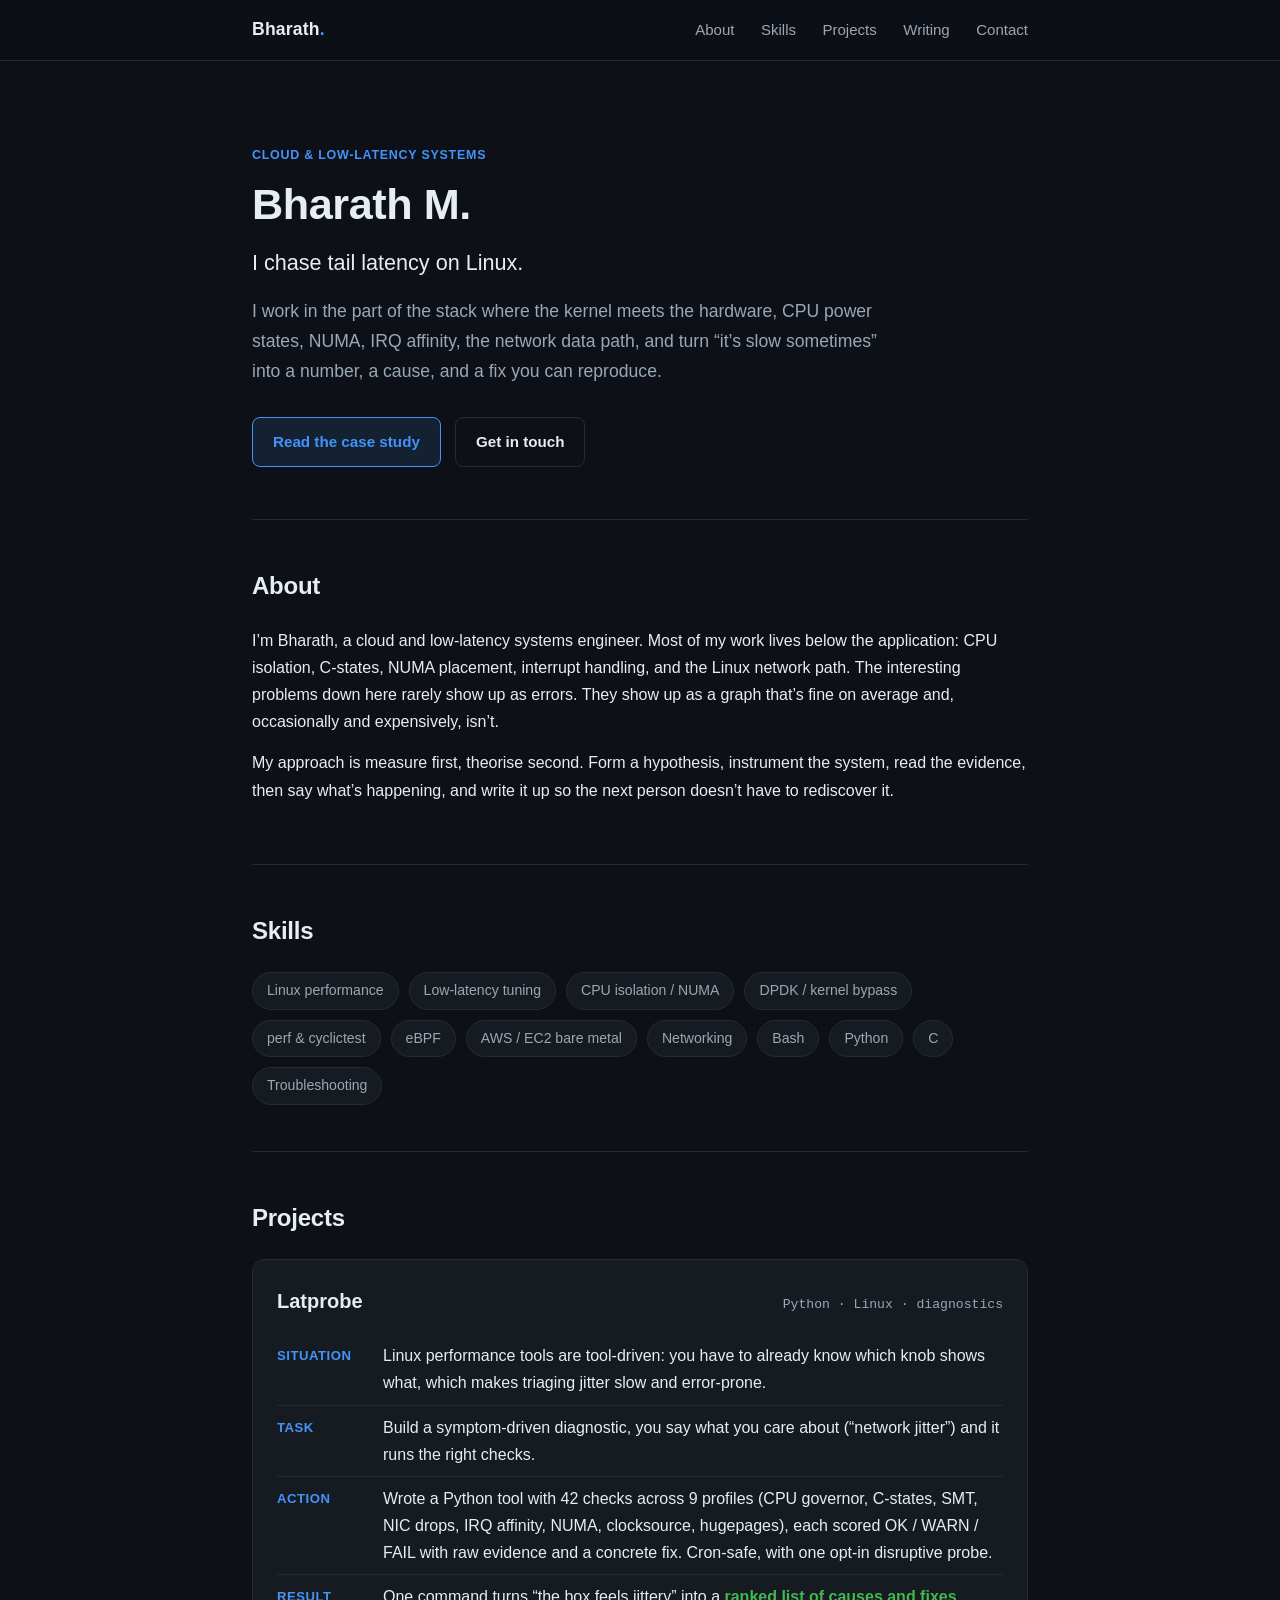
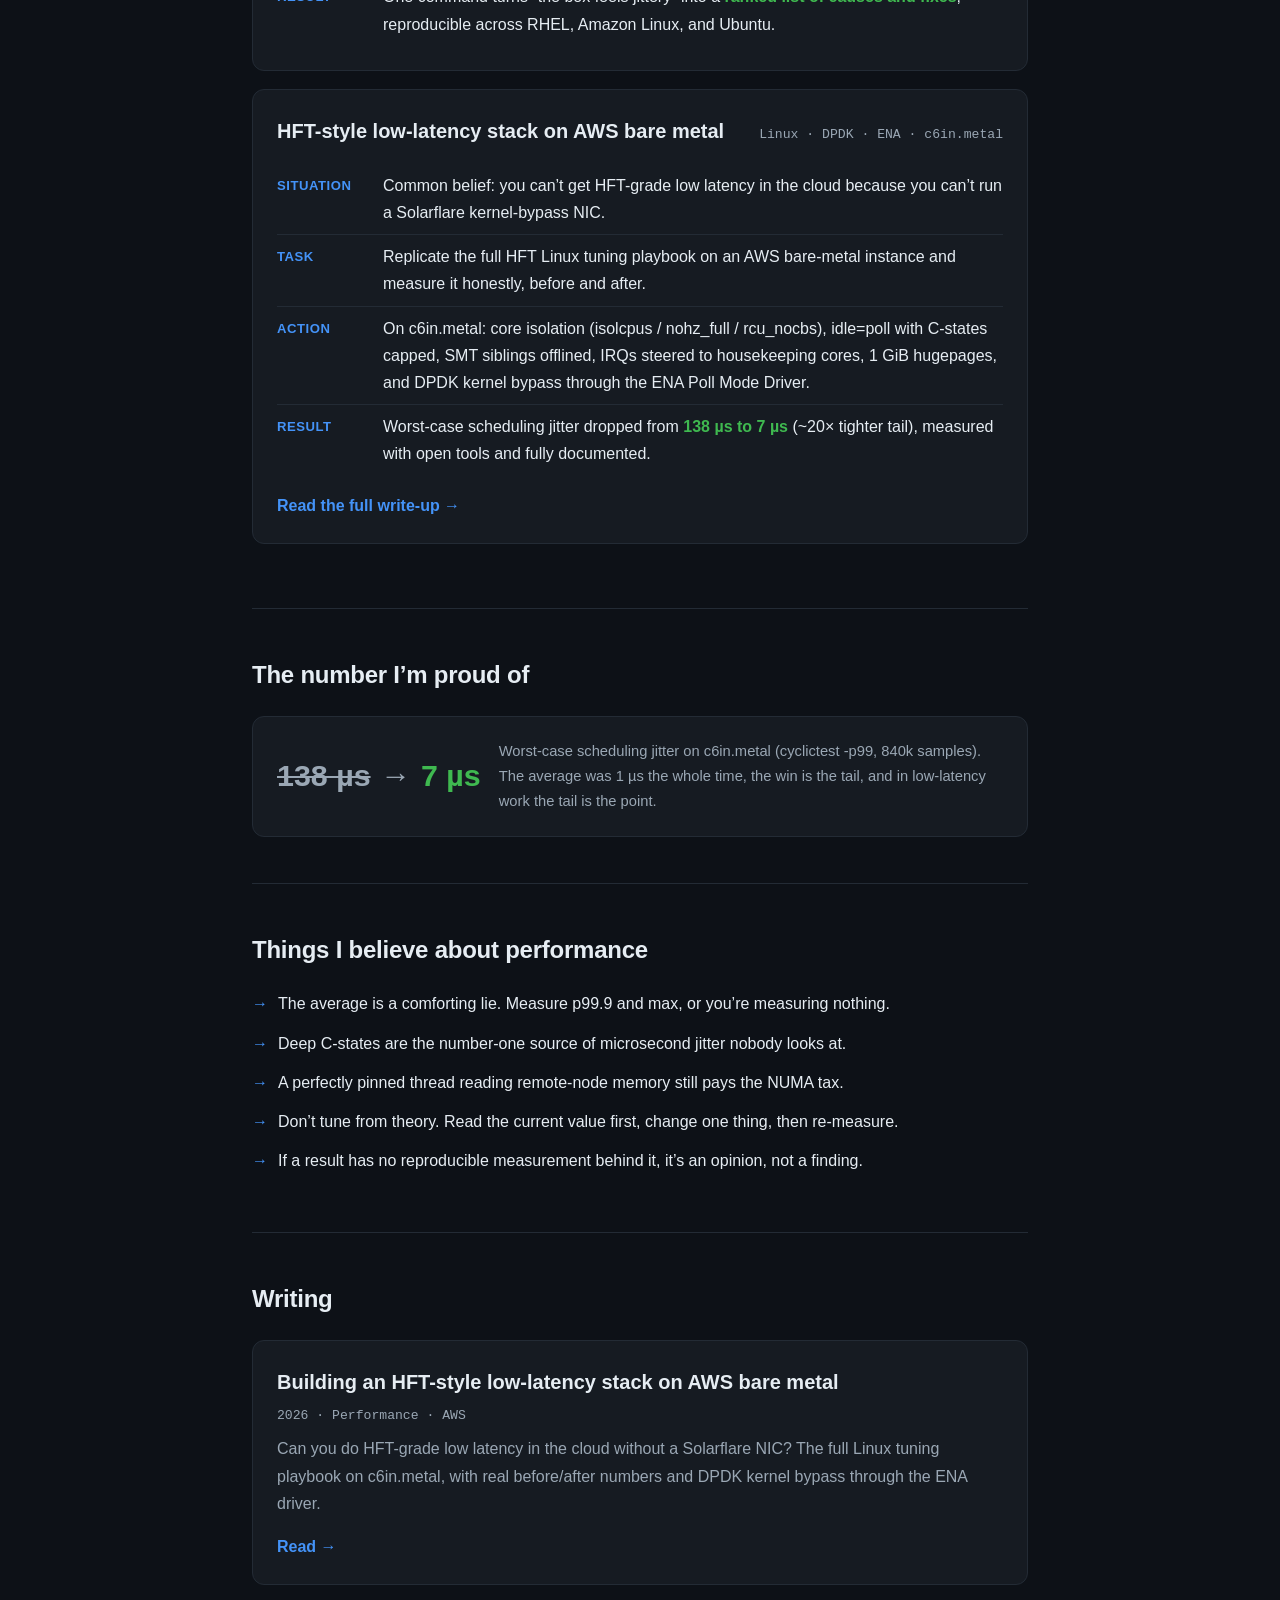
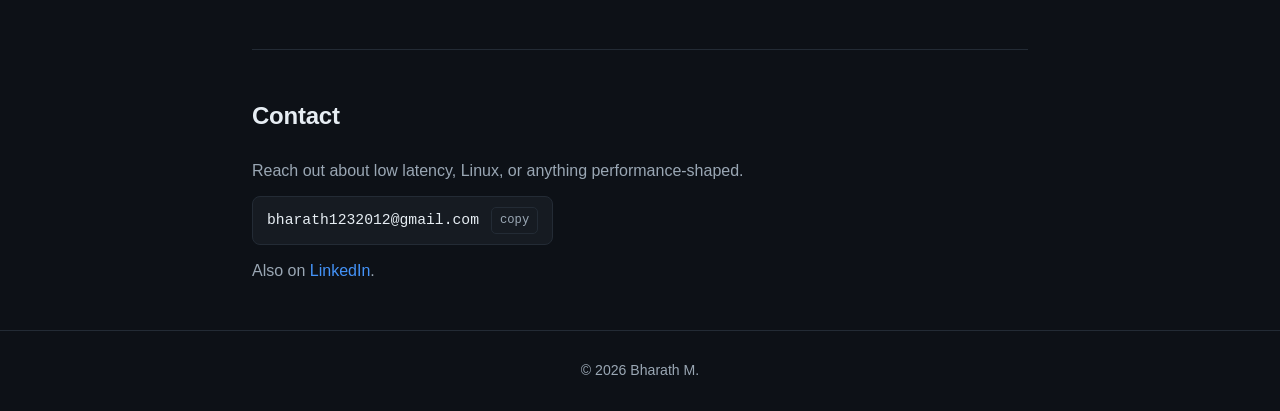
==== index.html @ f721c1ad "v3: clean professional redesign, brand=Bharath, STAR-format projects, drop private tag + terminal th" ====
<!DOCTYPE html>
<html lang="en">
<head>
  <meta charset="UTF-8" />
  <meta name="viewport" content="width=device-width, initial-scale=1.0" />
  <title>Bharath M. | Cloud &amp; Low-Latency Systems</title>
  <meta name="description" content="Bharath M. — cloud and low-latency Linux systems engineer. Kernel tuning, DPDK, NUMA, and performance work, measured and reproducible." />
  <link rel="stylesheet" href="css/style.css" />
</head>
<body>
  <header class="site">
    <div class="wrap">
      <span class="brand">Bharath<span class="dot">.</span></span>
      <nav>
        <a href="#about">About</a>
        <a href="#skills">Skills</a>
        <a href="#projects">Projects</a>
        <a href="#writing">Writing</a>
        <a href="#contact">Contact</a>
      </nav>
    </div>
  </header>

  <main class="wrap">
    <!-- HERO -->
    <section class="hero" style="border-top:none;">
      <div class="eyebrow">Cloud &amp; Low-Latency Systems</div>
      <h1>Bharath M.</h1>
      <div class="tagline">I chase tail latency on Linux.</div>
      <p class="lead">
        I work in the part of the stack where the kernel meets the hardware,
        CPU power states, NUMA, IRQ affinity, the network data path, and turn
        &ldquo;it&rsquo;s slow sometimes&rdquo; into a number, a cause, and a fix
        you can reproduce.
      </p>
      <div class="cta">
        <a class="btn primary" href="articles/hft-aws-bare-metal.html">Read the case study</a>
        <a class="btn" href="#contact">Get in touch</a>
      </div>
    </section>

    <!-- ABOUT -->
    <section id="about" class="reveal">
      <h2>About</h2>
      <p>
        I&rsquo;m Bharath, a cloud and low-latency systems engineer. Most of my
        work lives below the application: CPU isolation, C-states, NUMA placement,
        interrupt handling, and the Linux network path. The interesting problems
        down here rarely show up as errors. They show up as a graph that&rsquo;s
        fine on average and, occasionally and expensively, isn&rsquo;t.
      </p>
      <p>
        My approach is measure first, theorise second. Form a hypothesis,
        instrument the system, read the evidence, then say what&rsquo;s happening,
        and write it up so the next person doesn&rsquo;t have to rediscover it.
      </p>
    </section>

    <!-- SKILLS -->
    <section id="skills" class="reveal">
      <h2>Skills</h2>
      <div class="tags">
        <span class="tag">Linux performance</span>
        <span class="tag">Low-latency tuning</span>
        <span class="tag">CPU isolation / NUMA</span>
        <span class="tag">DPDK / kernel bypass</span>
        <span class="tag">perf &amp; cyclictest</span>
        <span class="tag">eBPF</span>
        <span class="tag">AWS / EC2 bare metal</span>
        <span class="tag">Networking</span>
        <span class="tag">Bash</span>
        <span class="tag">Python</span>
        <span class="tag">C</span>
        <span class="tag">Troubleshooting</span>
      </div>
    </section>

    <!-- PROJECTS (STAR format) -->
    <section id="projects" class="reveal">
      <h2>Projects</h2>

      <div class="project">
        <div class="head">
          <h3>Latprobe</h3>
          <span class="meta">Python · Linux · diagnostics</span>
        </div>
        <ul class="star">
          <li><span class="k">Situation</span><span class="v">Linux performance tools are tool-driven: you have to already know which knob shows what, which makes triaging jitter slow and error-prone.</span></li>
          <li><span class="k">Task</span><span class="v">Build a symptom-driven diagnostic, you say what you care about (&ldquo;network jitter&rdquo;) and it runs the right checks.</span></li>
          <li><span class="k">Action</span><span class="v">Wrote a Python tool with 42 checks across 9 profiles (CPU governor, C-states, SMT, NIC drops, IRQ affinity, NUMA, clocksource, hugepages), each scored OK / WARN / FAIL with raw evidence and a concrete fix. Cron-safe, with one opt-in disruptive probe.</span></li>
          <li><span class="k">Result</span><span class="v">One command turns &ldquo;the box feels jittery&rdquo; into a <span class="hl">ranked list of causes and fixes</span>, reproducible across RHEL, Amazon Linux, and Ubuntu.</span></li>
        </ul>
      </div>

      <div class="project">
        <div class="head">
          <h3>HFT-style low-latency stack on AWS bare metal</h3>
          <span class="meta">Linux · DPDK · ENA · c6in.metal</span>
        </div>
        <ul class="star">
          <li><span class="k">Situation</span><span class="v">Common belief: you can&rsquo;t get HFT-grade low latency in the cloud because you can&rsquo;t run a Solarflare kernel-bypass NIC.</span></li>
          <li><span class="k">Task</span><span class="v">Replicate the full HFT Linux tuning playbook on an AWS bare-metal instance and measure it honestly, before and after.</span></li>
          <li><span class="k">Action</span><span class="v">On c6in.metal: core isolation (isolcpus / nohz_full / rcu_nocbs), idle=poll with C-states capped, SMT siblings offlined, IRQs steered to housekeeping cores, 1 GiB hugepages, and DPDK kernel bypass through the ENA Poll Mode Driver.</span></li>
          <li><span class="k">Result</span><span class="v">Worst-case scheduling jitter dropped from <span class="hl">138 µs to 7 µs</span> (~20× tighter tail), measured with open tools and fully documented.</span></li>
        </ul>
        <a class="more" href="articles/hft-aws-bare-metal.html">Read the full write-up →</a>
      </div>
    </section>

    <!-- RESULT -->
    <section id="result" class="reveal">
      <h2>The number I&rsquo;m proud of</h2>
      <div class="result-callout">
        <div class="big"><span class="from">138 µs</span><span class="arrow">→</span><span class="to">7 µs</span></div>
        <div class="desc">
          Worst-case scheduling jitter on c6in.metal (cyclictest -p99, 840k samples).
          The average was 1 µs the whole time, the win is the tail, and in low-latency
          work the tail is the point.
        </div>
      </div>
    </section>

    <!-- BELIEFS -->
    <section id="beliefs" class="reveal">
      <h2>Things I believe about performance</h2>
      <ul class="notes">
        <li>The average is a comforting lie. Measure p99.9 and max, or you&rsquo;re measuring nothing.</li>
        <li>Deep C-states are the number-one source of microsecond jitter nobody looks at.</li>
        <li>A perfectly pinned thread reading remote-node memory still pays the NUMA tax.</li>
        <li>Don&rsquo;t tune from theory. Read the current value first, change one thing, then re-measure.</li>
        <li>If a result has no reproducible measurement behind it, it&rsquo;s an opinion, not a finding.</li>
      </ul>
    </section>

    <!-- WRITING -->
    <section id="writing" class="reveal">
      <h2>Writing</h2>
      <div class="project">
        <div class="head">
          <h3>Building an HFT-style low-latency stack on AWS bare metal</h3>
          <span class="meta">2026 · Performance · AWS</span>
        </div>
        <p class="muted" style="margin-top:8px;">
          Can you do HFT-grade low latency in the cloud without a Solarflare NIC?
          The full Linux tuning playbook on c6in.metal, with real before/after
          numbers and DPDK kernel bypass through the ENA driver.
        </p>
        <a class="more" href="articles/hft-aws-bare-metal.html">Read →</a>
      </div>
    </section>

    <!-- CONTACT -->
    <section id="contact" class="reveal">
      <h2>Contact</h2>
      <p class="muted">Reach out about low latency, Linux, or anything performance-shaped.</p>
      <div class="cmd-copy" title="click to copy">
        <code>bharath1232012@gmail.com</code>
        <span class="copy">copy</span>
      </div>
      <p class="muted">Also on <a href="https://www.linkedin.com/in/bharathumb/">LinkedIn</a>.</p>
    </section>
  </main>

  <footer class="site">
    <div class="wrap">
      &copy; <span id="year"></span> Bharath M.
    </div>
  </footer>

  <script src="js/main.js"></script>
</body>
</html>
---- css/style.css ----
/* ============================================================
   Bharath M. — clean professional portfolio
   Vanilla CSS, no frameworks, no webfonts (fast load).
   ============================================================ */
:root {
  --bg:        #0d1117;
  --bg-soft:   #161b22;
  --border:    #232b35;
  --text:      #e6edf3;
  --muted:     #9aa7b4;
  --accent:    #4493f8;
  --accent-soft: rgba(68,147,248,.12);
  --good:      #3fb950;
  --code-bg:   #161b22;
  --max:       820px;
  --mono: ui-monospace, "SFMono-Regular", "Menlo", "Consolas", monospace;
  --sans: -apple-system, BlinkMacSystemFont, "Segoe UI", Roboto, Helvetica, Arial, sans-serif;
}
* { box-sizing: border-box; margin: 0; padding: 0; }
html { scroll-behavior: smooth; }
body {
  background: var(--bg);
  color: var(--text);
  font-family: var(--sans);
  line-height: 1.7;
  -webkit-font-smoothing: antialiased;
}
a { color: var(--accent); text-decoration: none; }
a:hover { text-decoration: underline; }
.wrap { max-width: var(--max); margin: 0 auto; padding: 0 22px; }
.muted { color: var(--muted); }

/* ---- header ---- */
header.site {
  border-bottom: 1px solid var(--border);
  position: sticky; top: 0; z-index: 20;
  background: rgba(13,17,23,.85);
  backdrop-filter: blur(8px);
}
header.site .wrap { display: flex; align-items: center; justify-content: space-between; height: 60px; }
header.site .brand { font-weight: 700; font-size: 1.1rem; color: var(--text); letter-spacing: .01em; }
header.site .brand .dot { color: var(--accent); }
header.site nav a { color: var(--muted); margin-left: 22px; font-size: .94rem; }
header.site nav a:hover { color: var(--text); text-decoration: none; }

/* ---- hero ---- */
.hero { padding: 84px 0 52px; }
.hero .eyebrow { color: var(--accent); font-weight: 600; letter-spacing: .06em; text-transform: uppercase; font-size: .78rem; }
.hero h1 { font-size: 2.7rem; line-height: 1.12; margin: 14px 0 16px; letter-spacing: -.01em; }
.hero .tagline { font-size: 1.35rem; color: var(--text); font-weight: 500; margin-bottom: 16px; }
.hero p.lead { font-size: 1.1rem; color: var(--muted); max-width: 640px; }
.hero .cta { margin-top: 30px; display: flex; gap: 14px; flex-wrap: wrap; }
.btn { display: inline-block; padding: 11px 20px; border-radius: 8px; border: 1px solid var(--border);
  color: var(--text); font-weight: 600; font-size: .95rem; transition: border-color .15s, background .15s; }
.btn.primary { background: var(--accent-soft); border-color: var(--accent); color: var(--accent); }
.btn:hover { border-color: var(--accent); text-decoration: none; }

/* ---- sections ---- */
section { padding: 46px 0; border-top: 1px solid var(--border); }
section h2 { font-size: 1.5rem; margin-bottom: 20px; letter-spacing: -.01em; }

/* reveal on scroll */
.reveal { opacity: 0; transform: translateY(14px); transition: opacity .5s ease, transform .5s ease; }
.reveal.in { opacity: 1; transform: none; }

/* about */
#about p { margin-bottom: 14px; }

/* skills */
.tags { display: flex; flex-wrap: wrap; gap: 10px; }
.tag { background: var(--bg-soft); border: 1px solid var(--border); border-radius: 999px;
  padding: 6px 14px; font-size: .88rem; color: var(--muted); }

/* ---- project cards (STAR) ---- */
.project { background: var(--bg-soft); border: 1px solid var(--border); border-radius: 12px;
  padding: 24px; margin-bottom: 18px; }
.project .head { display: flex; align-items: baseline; justify-content: space-between; flex-wrap: wrap; gap: 6px; }
.project h3 { font-size: 1.25rem; }
.project .meta { color: var(--muted); font-size: .82rem; font-family: var(--mono); }
.star { list-style: none; margin: 16px 0 0; }
.star li { display: grid; grid-template-columns: 92px 1fr; gap: 14px; padding: 8px 0; align-items: start; }
.star li + li { border-top: 1px solid var(--border); }
.star .k { color: var(--accent); font-weight: 600; font-size: .82rem; text-transform: uppercase; letter-spacing: .04em; padding-top: 3px; }
.star .v { color: var(--text); }
.star .v .hl { color: var(--good); font-weight: 600; }
.project .more { display: inline-block; margin-top: 16px; font-weight: 600; }

/* result highlight */
.result-callout { display: flex; align-items: center; gap: 18px; flex-wrap: wrap;
  background: var(--bg-soft); border: 1px solid var(--border); border-radius: 12px; padding: 22px 24px; }
.result-callout .big { font-size: 1.9rem; font-weight: 700; }
.result-callout .big .from { color: var(--muted); text-decoration: line-through; text-decoration-thickness: 2px; }
.result-callout .big .arrow { color: var(--muted); margin: 0 10px; }
.result-callout .big .to { color: var(--good); }
.result-callout .desc { color: var(--muted); font-size: .92rem; flex: 1; min-width: 220px; }

/* beliefs */
.notes { list-style: none; }
.notes li { margin: 12px 0; padding-left: 26px; position: relative; }
.notes li::before { content: "→"; position: absolute; left: 0; color: var(--accent); }

/* contact / click-to-copy */
.cmd-copy { display: inline-flex; align-items: center; gap: 12px;
  background: var(--code-bg); border: 1px solid var(--border); border-radius: 8px;
  padding: 10px 14px; font-family: var(--mono); font-size: .92rem; margin: 12px 0; cursor: pointer; }
.cmd-copy code { color: var(--text); }
.cmd-copy .copy { color: var(--muted); font-size: .76rem; border: 1px solid var(--border); border-radius: 5px; padding: 2px 8px; }
.cmd-copy:hover { border-color: var(--accent); }

/* footer */
footer.site { border-top: 1px solid var(--border); padding: 28px 0; color: var(--muted); font-size: .88rem; text-align: center; }
footer.site a { margin: 0 7px; }

/* ============ article page ============ */
article.post { padding: 56px 0; }
article.post .post-meta { color: var(--muted); font-size: .85rem; margin-bottom: 8px; font-family: var(--mono); }
article.post h1 { font-size: 2.1rem; line-height: 1.2; margin-bottom: 16px; }
article.post h2 { font-size: 1.5rem; margin: 40px 0 12px; }
article.post h3 { font-size: 1.2rem; margin: 26px 0 10px; }
article.post p { margin: 14px 0; }
article.post ul, article.post ol { margin: 14px 0 14px 24px; }
article.post li { margin: 6px 0; }
article.post blockquote { border-left: 3px solid var(--accent); background: var(--bg-soft);
  padding: 12px 18px; margin: 18px 0; color: var(--muted); border-radius: 0 8px 8px 0; }
article.post blockquote cite { display: block; margin-top: 8px; font-size: .85rem; font-style: normal; }
article.post code { background: var(--code-bg); border: 1px solid var(--border); border-radius: 5px;
  padding: 1px 6px; font-family: var(--mono); font-size: .9em; }
article.post pre { background: var(--code-bg); border: 1px solid var(--border); border-radius: 8px; padding: 16px; overflow-x: auto; margin: 18px 0; }
article.post pre code { background: none; border: none; padding: 0; }
table.results { border-collapse: collapse; width: 100%; margin: 18px 0; font-size: .95rem; }
table.results th, table.results td { border: 1px solid var(--border); padding: 10px 14px; text-align: left; }
table.results th { background: var(--bg-soft); }
table.results td strong { color: var(--good); }
.backlink { display: inline-block; margin-bottom: 22px; color: var(--muted); }

/* responsive + reduced motion */
@media (max-width: 620px) {
  .hero h1 { font-size: 2.1rem; }
  header.site nav a { margin-left: 14px; }
  .star li { grid-template-columns: 1fr; gap: 2px; }
  .star .k { padding-top: 0; }
}
@media (prefers-reduced-motion: reduce) {
  .reveal { opacity: 1; transform: none; transition: none; }
  html { scroll-behavior: auto; }
}
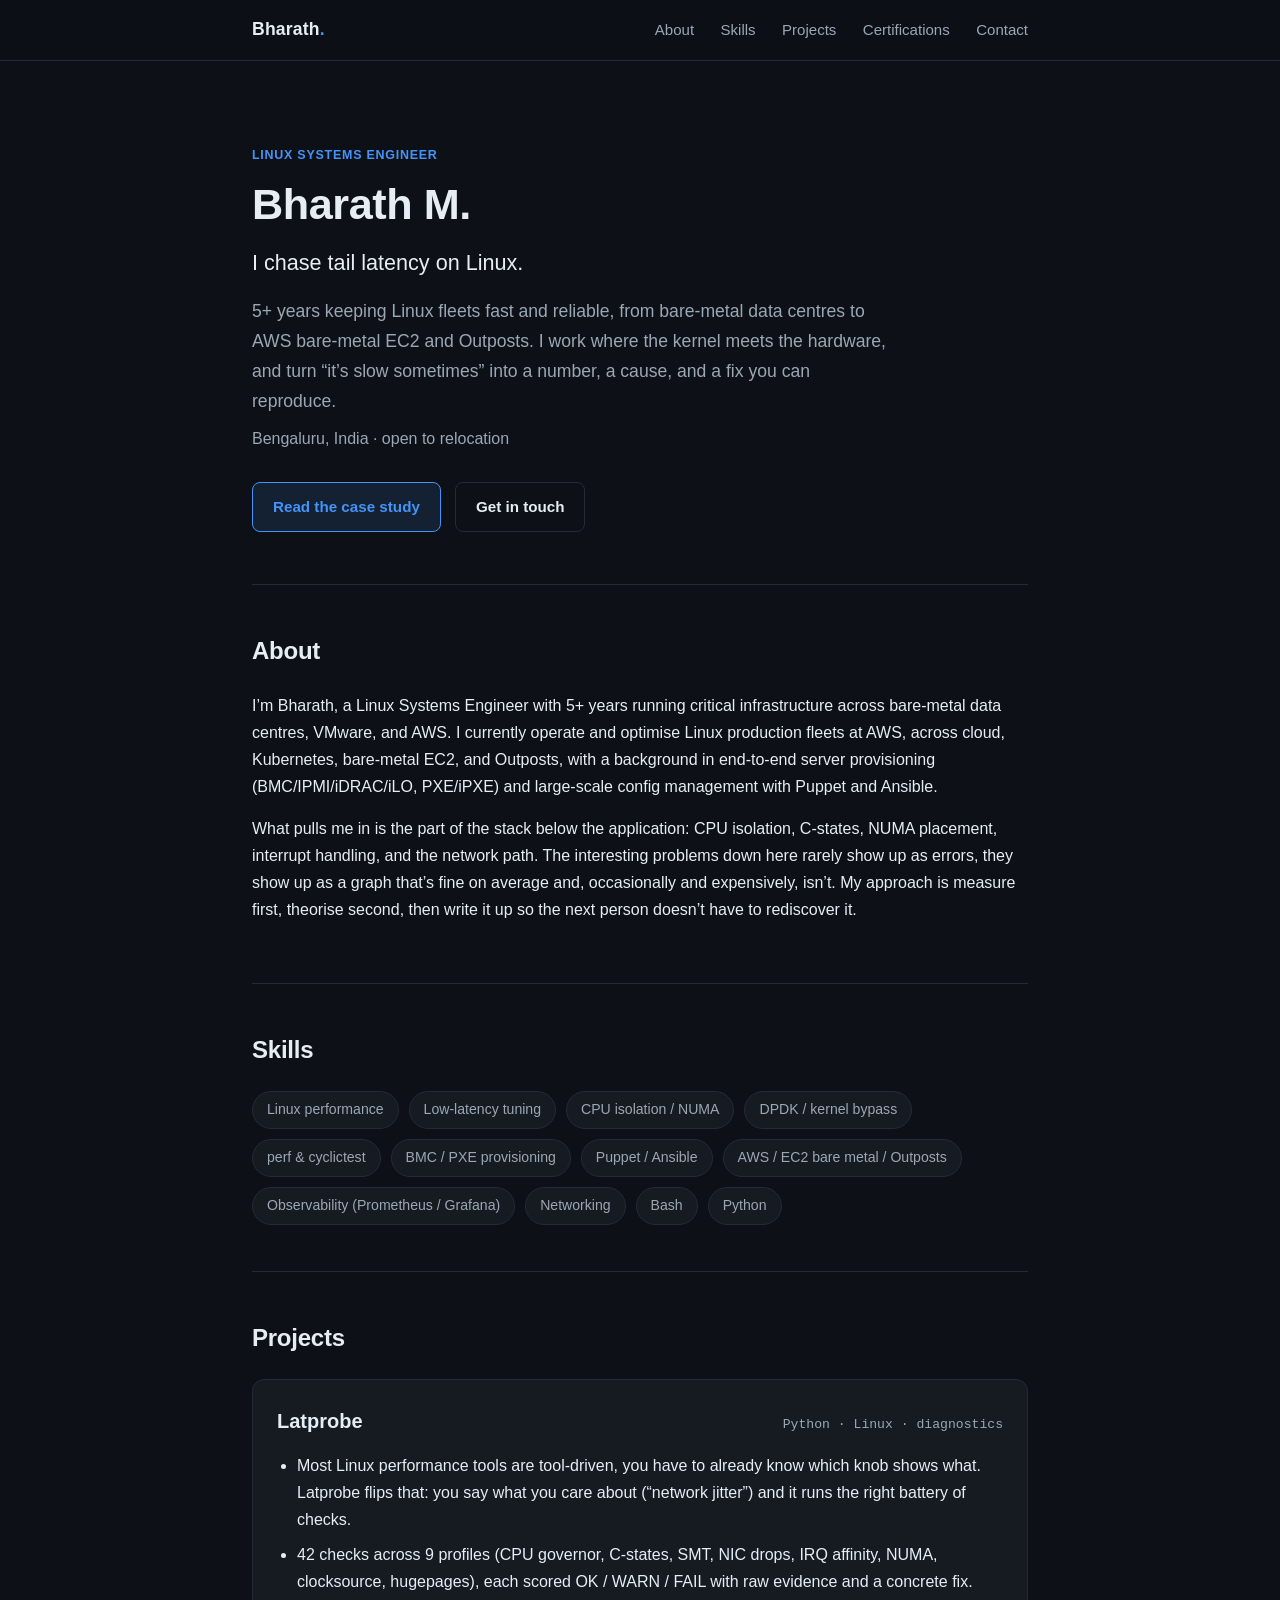
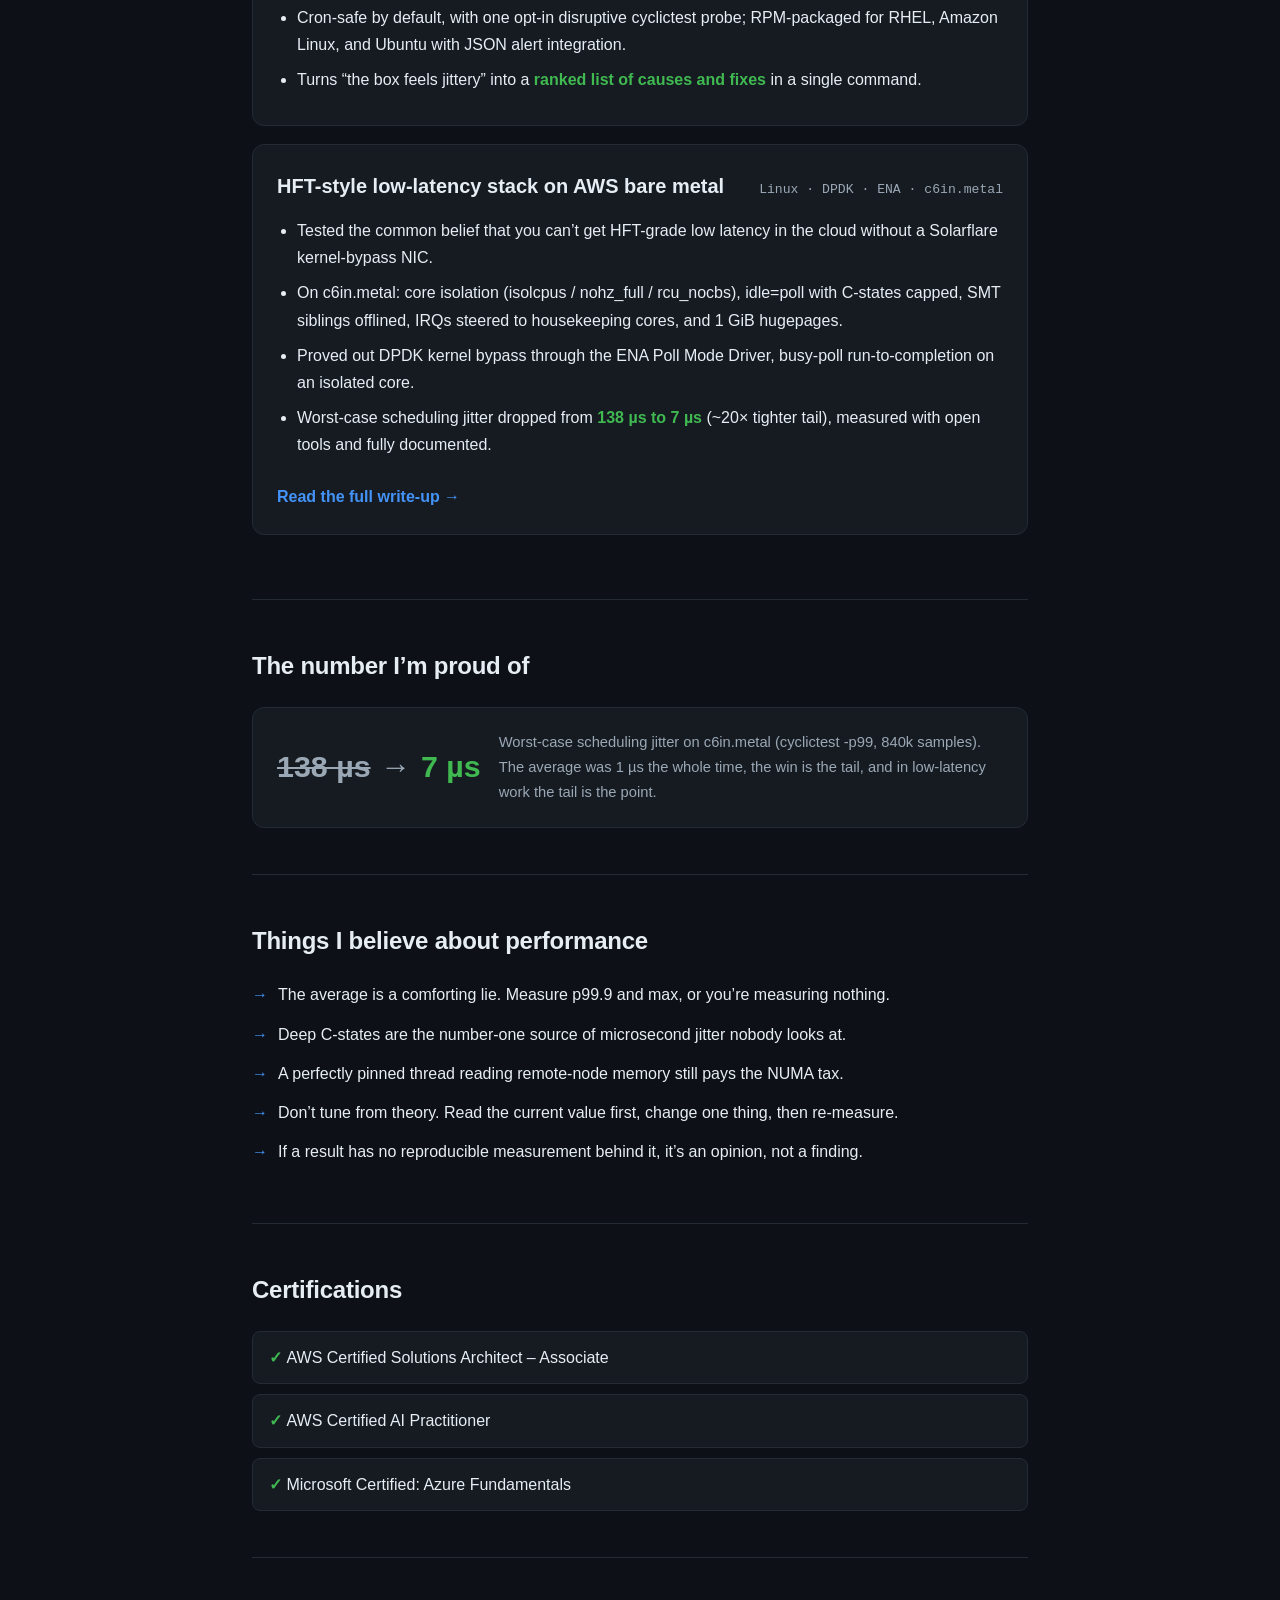
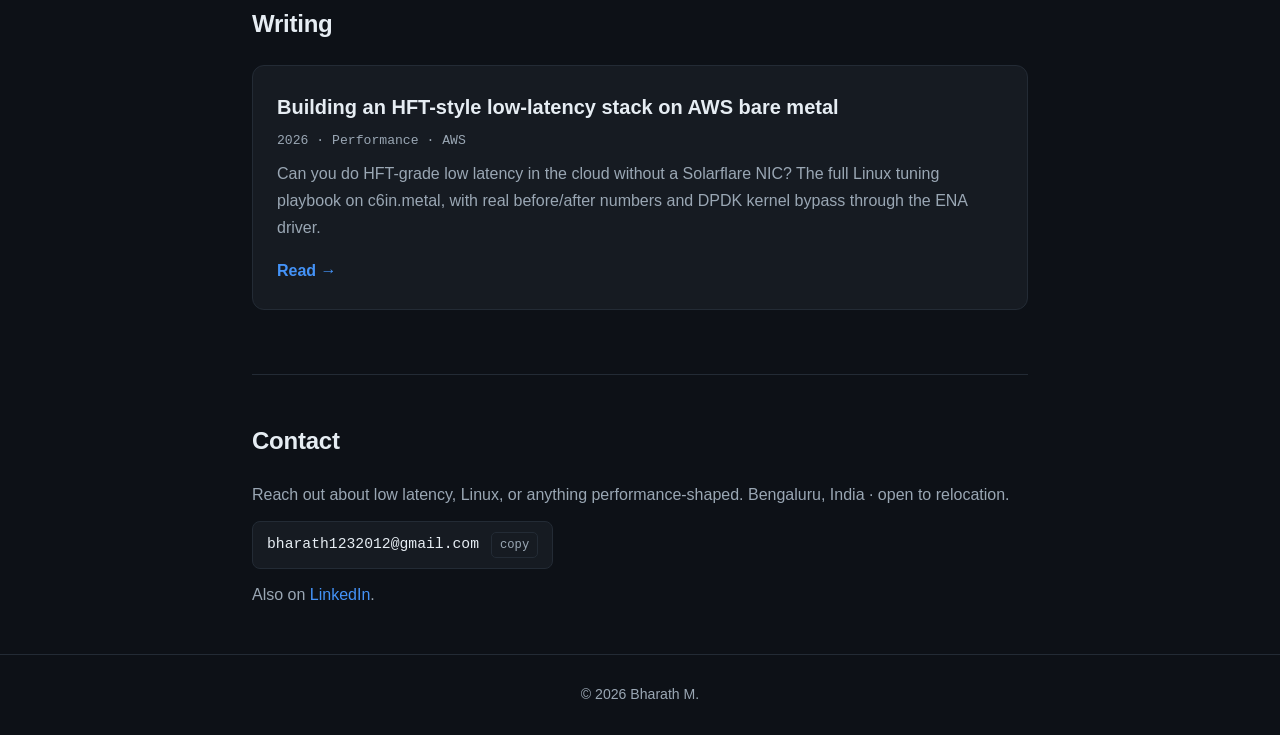
==== commit 3231e3cc: "Skills: drop C/eBPF, add real stack; projects as direct bullets; add certifications + resume-accurat" ====
--- a/index.html
+++ b/index.html
@@ -3,8 +3,8 @@
 <head>
   <meta charset="UTF-8" />
   <meta name="viewport" content="width=device-width, initial-scale=1.0" />
-  <title>Bharath M. | Cloud &amp; Low-Latency Systems</title>
-  <meta name="description" content="Bharath M. — cloud and low-latency Linux systems engineer. Kernel tuning, DPDK, NUMA, and performance work, measured and reproducible." />
+  <title>Bharath M. | Linux Systems &amp; Low-Latency Engineer</title>
+  <meta name="description" content="Bharath M. — Linux Systems Engineer with 5+ years across bare-metal data centres and AWS. Low-latency tuning, kernel performance, DPDK, and infrastructure automation." />
   <link rel="stylesheet" href="css/style.css" />
 </head>
 <body>
@@ -15,7 +15,7 @@
         <a href="#about">About</a>
         <a href="#skills">Skills</a>
         <a href="#projects">Projects</a>
-        <a href="#writing">Writing</a>
+        <a href="#certs">Certifications</a>
         <a href="#contact">Contact</a>
       </nav>
     </div>
@@ -24,15 +24,16 @@
   <main class="wrap">
     <!-- HERO -->
     <section class="hero" style="border-top:none;">
-      <div class="eyebrow">Cloud &amp; Low-Latency Systems</div>
+      <div class="eyebrow">Linux Systems Engineer</div>
       <h1>Bharath M.</h1>
       <div class="tagline">I chase tail latency on Linux.</div>
       <p class="lead">
-        I work in the part of the stack where the kernel meets the hardware,
-        CPU power states, NUMA, IRQ affinity, the network data path, and turn
-        &ldquo;it&rsquo;s slow sometimes&rdquo; into a number, a cause, and a fix
-        you can reproduce.
+        5+ years keeping Linux fleets fast and reliable, from bare-metal data
+        centres to AWS bare-metal EC2 and Outposts. I work where the kernel meets
+        the hardware, and turn &ldquo;it&rsquo;s slow sometimes&rdquo; into a
+        number, a cause, and a fix you can reproduce.
       </p>
+      <p class="muted" style="margin-top:8px;">Bengaluru, India · open to relocation</p>
       <div class="cta">
         <a class="btn primary" href="articles/hft-aws-bare-metal.html">Read the case study</a>
         <a class="btn" href="#contact">Get in touch</a>
@@ -43,16 +44,20 @@
     <section id="about" class="reveal">
       <h2>About</h2>
       <p>
-        I&rsquo;m Bharath, a cloud and low-latency systems engineer. Most of my
-        work lives below the application: CPU isolation, C-states, NUMA placement,
-        interrupt handling, and the Linux network path. The interesting problems
-        down here rarely show up as errors. They show up as a graph that&rsquo;s
-        fine on average and, occasionally and expensively, isn&rsquo;t.
+        I&rsquo;m Bharath, a Linux Systems Engineer with 5+ years running critical
+        infrastructure across bare-metal data centres, VMware, and AWS. I
+        currently operate and optimise Linux production fleets at AWS, across
+        cloud, Kubernetes, bare-metal EC2, and Outposts, with a background in
+        end-to-end server provisioning (BMC/IPMI/iDRAC/iLO, PXE/iPXE) and
+        large-scale config management with Puppet and Ansible.
       </p>
       <p>
-        My approach is measure first, theorise second. Form a hypothesis,
-        instrument the system, read the evidence, then say what&rsquo;s happening,
-        and write it up so the next person doesn&rsquo;t have to rediscover it.
+        What pulls me in is the part of the stack below the application: CPU
+        isolation, C-states, NUMA placement, interrupt handling, and the network
+        path. The interesting problems down here rarely show up as errors, they
+        show up as a graph that&rsquo;s fine on average and, occasionally and
+        expensively, isn&rsquo;t. My approach is measure first, theorise second,
+        then write it up so the next person doesn&rsquo;t have to rediscover it.
       </p>
     </section>
 
@@ -65,17 +70,17 @@
         <span class="tag">CPU isolation / NUMA</span>
         <span class="tag">DPDK / kernel bypass</span>
         <span class="tag">perf &amp; cyclictest</span>
-        <span class="tag">eBPF</span>
-        <span class="tag">AWS / EC2 bare metal</span>
+        <span class="tag">BMC / PXE provisioning</span>
+        <span class="tag">Puppet / Ansible</span>
+        <span class="tag">AWS / EC2 bare metal / Outposts</span>
+        <span class="tag">Observability (Prometheus / Grafana)</span>
         <span class="tag">Networking</span>
         <span class="tag">Bash</span>
         <span class="tag">Python</span>
-        <span class="tag">C</span>
-        <span class="tag">Troubleshooting</span>
       </div>
     </section>
 
-    <!-- PROJECTS (STAR format) -->
+    <!-- PROJECTS (direct bullets) -->
     <section id="projects" class="reveal">
       <h2>Projects</h2>
 
@@ -84,11 +89,11 @@
           <h3>Latprobe</h3>
           <span class="meta">Python · Linux · diagnostics</span>
         </div>
-        <ul class="star">
-          <li><span class="k">Situation</span><span class="v">Linux performance tools are tool-driven: you have to already know which knob shows what, which makes triaging jitter slow and error-prone.</span></li>
-          <li><span class="k">Task</span><span class="v">Build a symptom-driven diagnostic, you say what you care about (&ldquo;network jitter&rdquo;) and it runs the right checks.</span></li>
-          <li><span class="k">Action</span><span class="v">Wrote a Python tool with 42 checks across 9 profiles (CPU governor, C-states, SMT, NIC drops, IRQ affinity, NUMA, clocksource, hugepages), each scored OK / WARN / FAIL with raw evidence and a concrete fix. Cron-safe, with one opt-in disruptive probe.</span></li>
-          <li><span class="k">Result</span><span class="v">One command turns &ldquo;the box feels jittery&rdquo; into a <span class="hl">ranked list of causes and fixes</span>, reproducible across RHEL, Amazon Linux, and Ubuntu.</span></li>
+        <ul class="bullets">
+          <li>Most Linux performance tools are tool-driven, you have to already know which knob shows what. Latprobe flips that: you say what you care about (&ldquo;network jitter&rdquo;) and it runs the right battery of checks.</li>
+          <li>42 checks across 9 profiles (CPU governor, C-states, SMT, NIC drops, IRQ affinity, NUMA, clocksource, hugepages), each scored OK / WARN / FAIL with raw evidence and a concrete fix.</li>
+          <li>Cron-safe by default, with one opt-in disruptive cyclictest probe; RPM-packaged for RHEL, Amazon Linux, and Ubuntu with JSON alert integration.</li>
+          <li>Turns &ldquo;the box feels jittery&rdquo; into a <span class="hl">ranked list of causes and fixes</span> in a single command.</li>
         </ul>
       </div>
 
@@ -97,11 +102,11 @@
           <h3>HFT-style low-latency stack on AWS bare metal</h3>
           <span class="meta">Linux · DPDK · ENA · c6in.metal</span>
         </div>
-        <ul class="star">
-          <li><span class="k">Situation</span><span class="v">Common belief: you can&rsquo;t get HFT-grade low latency in the cloud because you can&rsquo;t run a Solarflare kernel-bypass NIC.</span></li>
-          <li><span class="k">Task</span><span class="v">Replicate the full HFT Linux tuning playbook on an AWS bare-metal instance and measure it honestly, before and after.</span></li>
-          <li><span class="k">Action</span><span class="v">On c6in.metal: core isolation (isolcpus / nohz_full / rcu_nocbs), idle=poll with C-states capped, SMT siblings offlined, IRQs steered to housekeeping cores, 1 GiB hugepages, and DPDK kernel bypass through the ENA Poll Mode Driver.</span></li>
-          <li><span class="k">Result</span><span class="v">Worst-case scheduling jitter dropped from <span class="hl">138 µs to 7 µs</span> (~20× tighter tail), measured with open tools and fully documented.</span></li>
+        <ul class="bullets">
+          <li>Tested the common belief that you can&rsquo;t get HFT-grade low latency in the cloud without a Solarflare kernel-bypass NIC.</li>
+          <li>On c6in.metal: core isolation (isolcpus / nohz_full / rcu_nocbs), idle=poll with C-states capped, SMT siblings offlined, IRQs steered to housekeeping cores, and 1 GiB hugepages.</li>
+          <li>Proved out DPDK kernel bypass through the ENA Poll Mode Driver, busy-poll run-to-completion on an isolated core.</li>
+          <li>Worst-case scheduling jitter dropped from <span class="hl">138 µs to 7 µs</span> (~20× tighter tail), measured with open tools and fully documented.</li>
         </ul>
         <a class="more" href="articles/hft-aws-bare-metal.html">Read the full write-up →</a>
       </div>
@@ -132,6 +137,16 @@
       </ul>
     </section>
 
+    <!-- CERTIFICATIONS -->
+    <section id="certs" class="reveal">
+      <h2>Certifications</h2>
+      <ul class="certs">
+        <li>AWS Certified Solutions Architect – Associate</li>
+        <li>AWS Certified AI Practitioner</li>
+        <li>Microsoft Certified: Azure Fundamentals</li>
+      </ul>
+    </section>
+
     <!-- WRITING -->
     <section id="writing" class="reveal">
       <h2>Writing</h2>
@@ -152,7 +167,7 @@
     <!-- CONTACT -->
     <section id="contact" class="reveal">
       <h2>Contact</h2>
-      <p class="muted">Reach out about low latency, Linux, or anything performance-shaped.</p>
+      <p class="muted">Reach out about low latency, Linux, or anything performance-shaped. Bengaluru, India · open to relocation.</p>
       <div class="cmd-copy" title="click to copy">
         <code>bharath1232012@gmail.com</code>
         <span class="copy">copy</span>
--- a/css/style.css
+++ b/css/style.css
@@ -85,6 +85,16 @@
 .star .v .hl { color: var(--good); font-weight: 600; }
 .project .more { display: inline-block; margin-top: 16px; font-weight: 600; }
 
+/* direct bullets (replaces STAR labels) */
+.project ul.bullets { margin: 14px 0 0 20px; }
+.project ul.bullets li { margin: 8px 0; color: var(--text); }
+.project ul.bullets li .hl { color: var(--good); font-weight: 600; }
+
+/* certifications */
+.certs { list-style: none; display: grid; gap: 10px; }
+.certs li { background: var(--bg-soft); border: 1px solid var(--border); border-radius: 8px; padding: 12px 16px; color: var(--text); }
+.certs li::before { content: "\2713  "; color: var(--good); font-weight: 700; }
+
 /* result highlight */
 .result-callout { display: flex; align-items: center; gap: 18px; flex-wrap: wrap;
   background: var(--bg-soft); border: 1px solid var(--border); border-radius: 12px; padding: 22px 24px; }
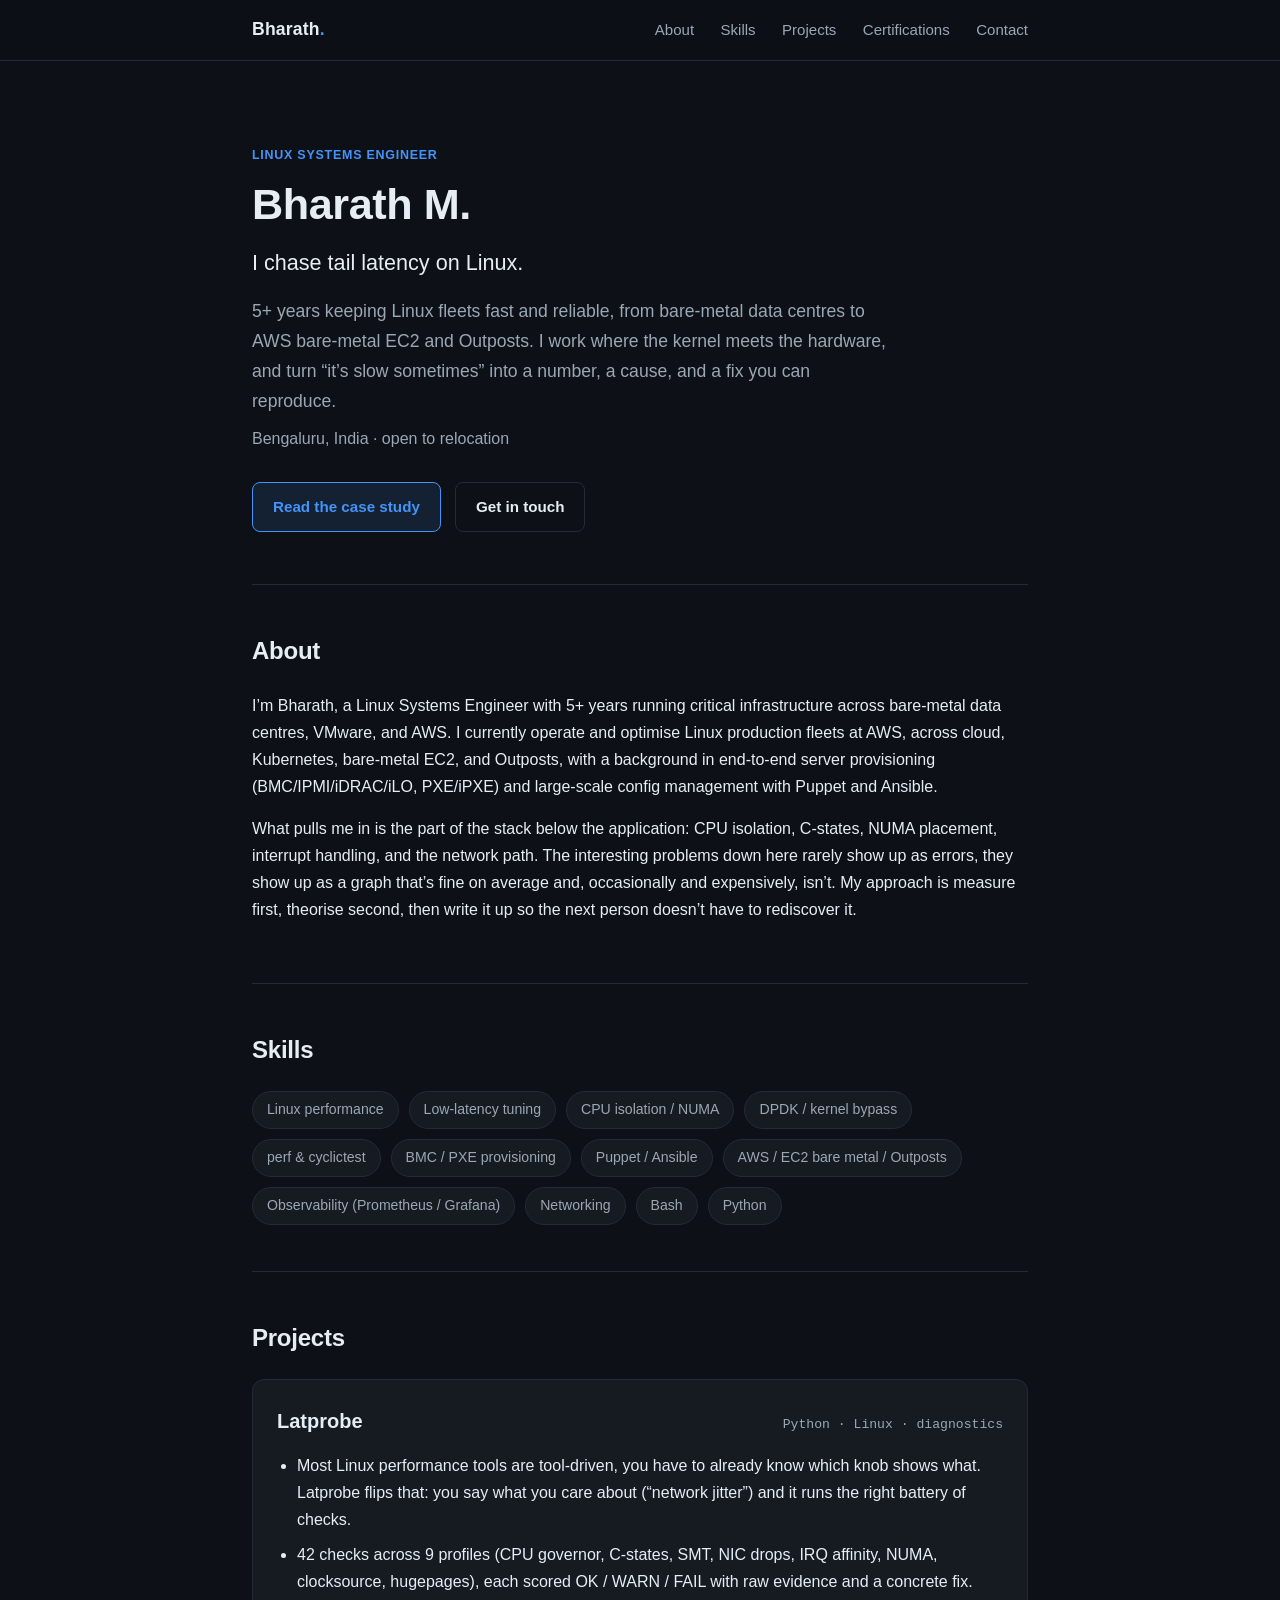
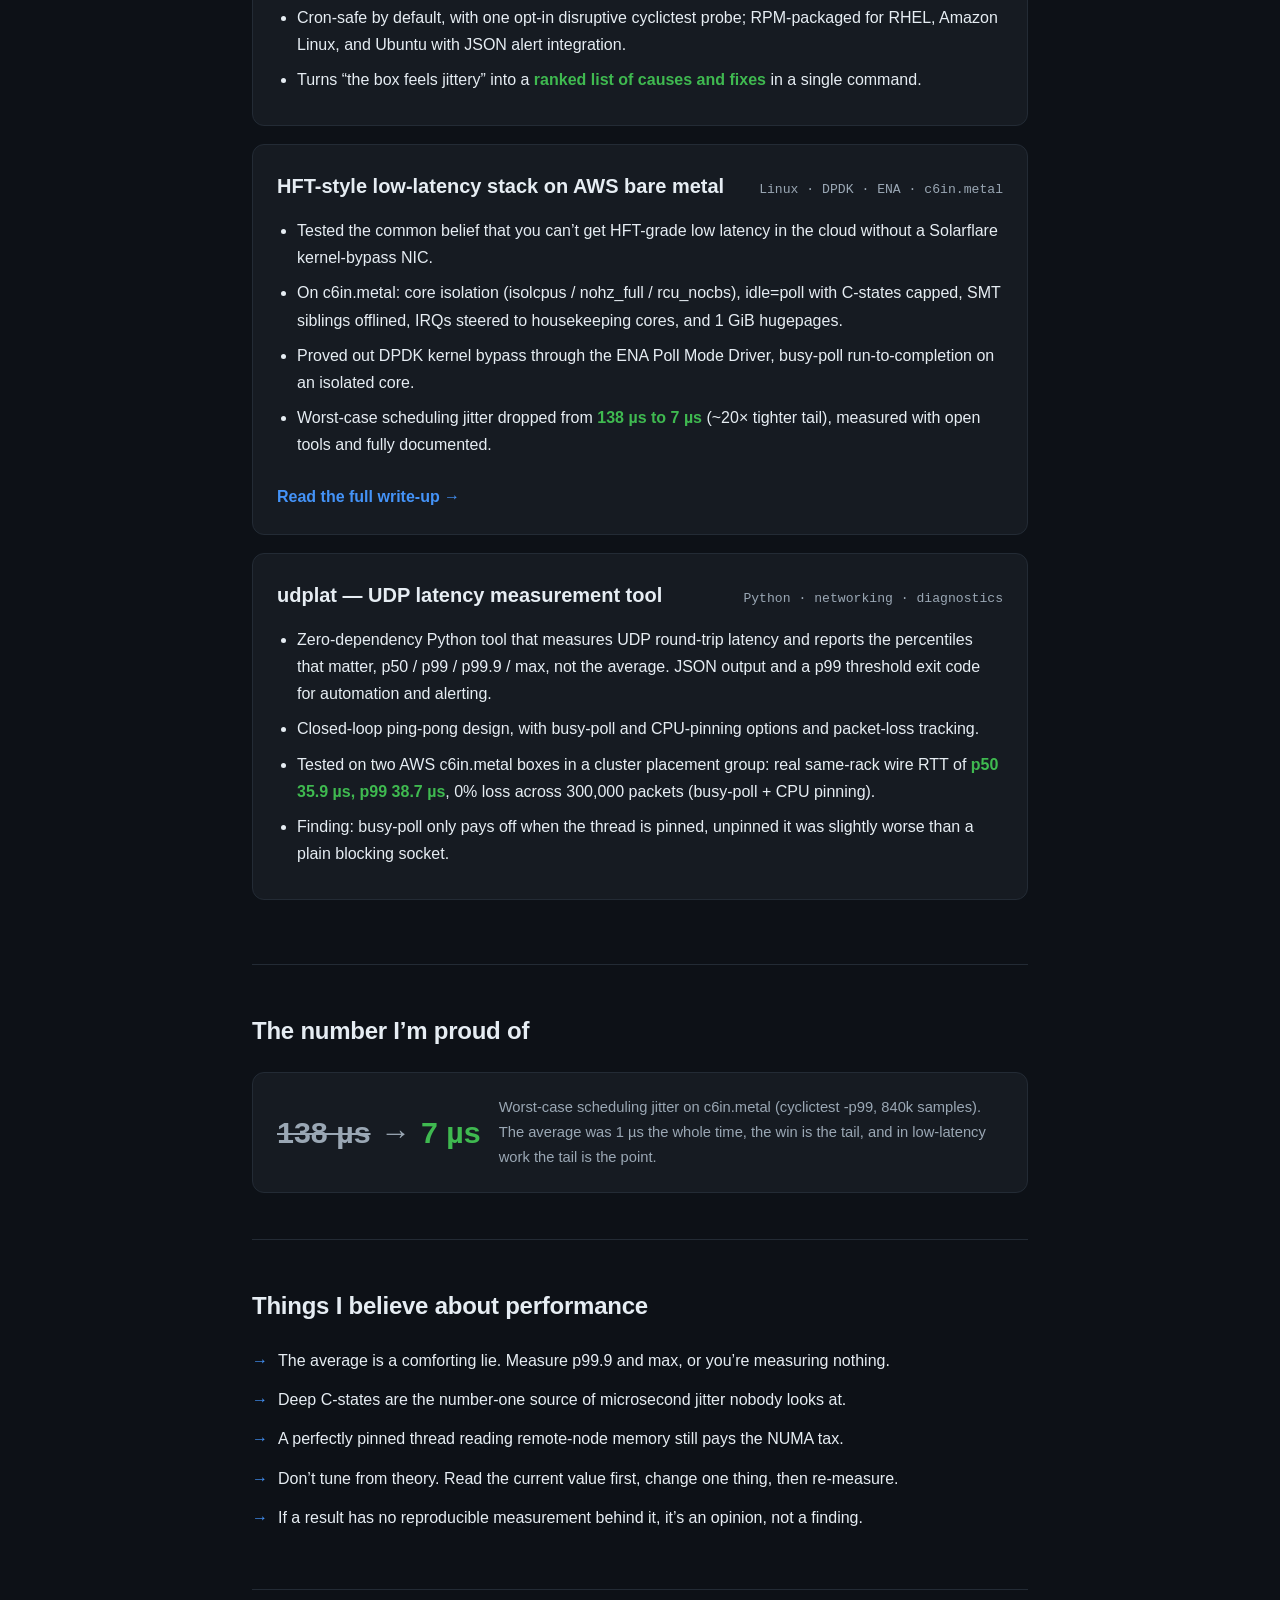
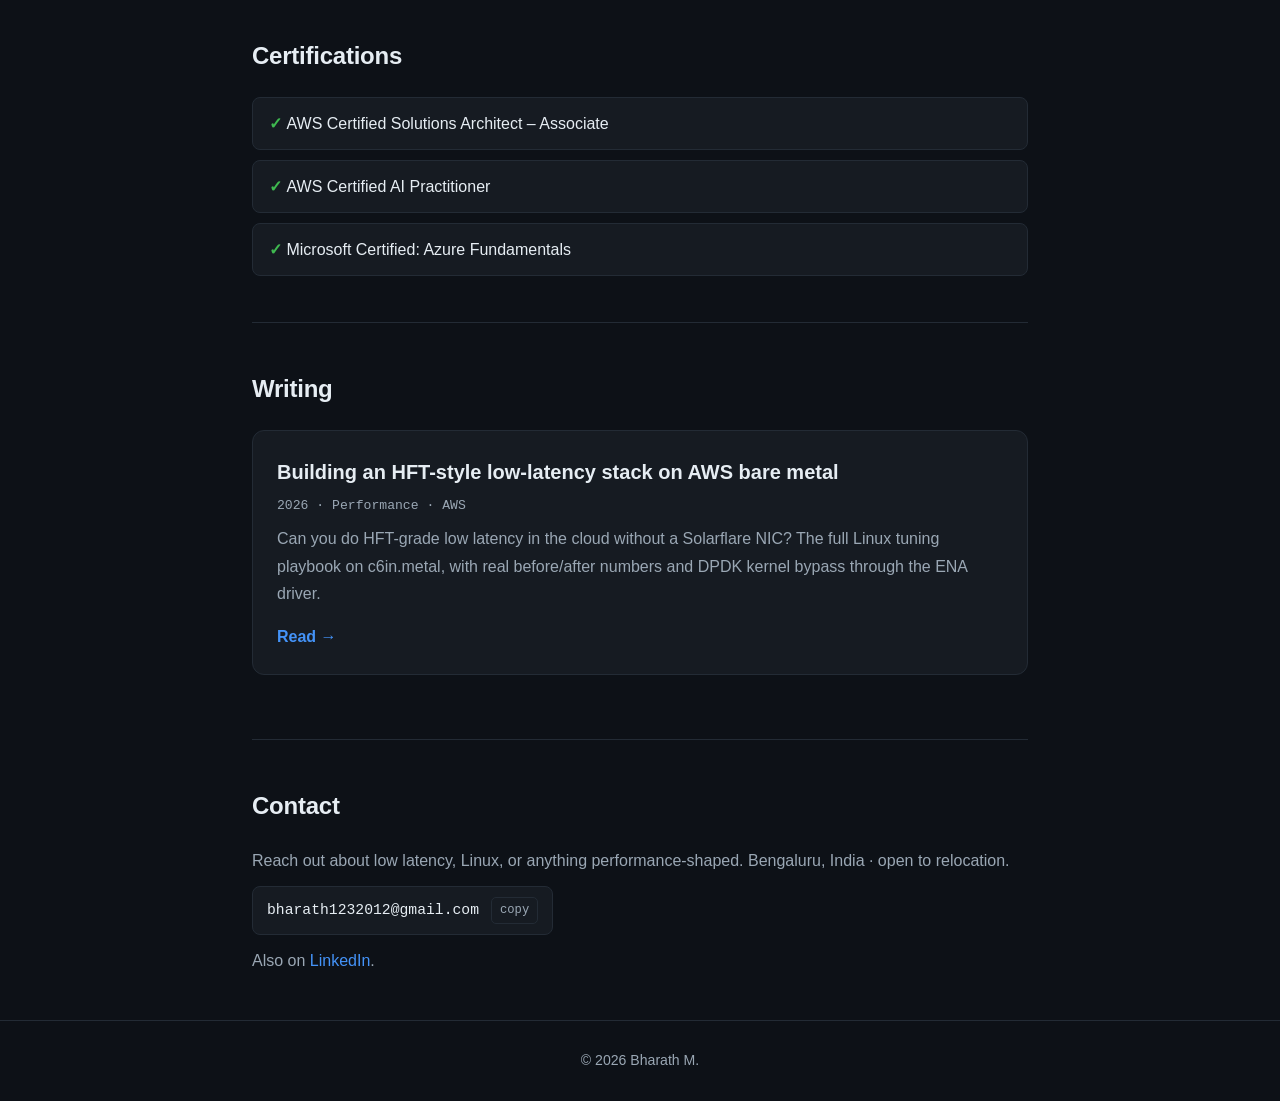
==== commit 3da2bbd2: "Add udplat project card with real 2x c6in.metal wire-RTT numbers" ====
--- a/index.html
+++ b/index.html
@@ -110,6 +110,19 @@
         </ul>
         <a class="more" href="articles/hft-aws-bare-metal.html">Read the full write-up →</a>
       </div>
+
+      <div class="project">
+        <div class="head">
+          <h3>udplat — UDP latency measurement tool</h3>
+          <span class="meta">Python · networking · diagnostics</span>
+        </div>
+        <ul class="bullets">
+          <li>Zero-dependency Python tool that measures UDP round-trip latency and reports the percentiles that matter, p50 / p99 / p99.9 / max, not the average. JSON output and a p99 threshold exit code for automation and alerting.</li>
+          <li>Closed-loop ping-pong design, with busy-poll and CPU-pinning options and packet-loss tracking.</li>
+          <li>Tested on two AWS c6in.metal boxes in a cluster placement group: real same-rack wire RTT of <span class="hl">p50 35.9 µs, p99 38.7 µs</span>, 0% loss across 300,000 packets (busy-poll + CPU pinning).</li>
+          <li>Finding: busy-poll only pays off when the thread is pinned, unpinned it was slightly worse than a plain blocking socket.</li>
+        </ul>
+      </div>
     </section>
 
     <!-- RESULT -->
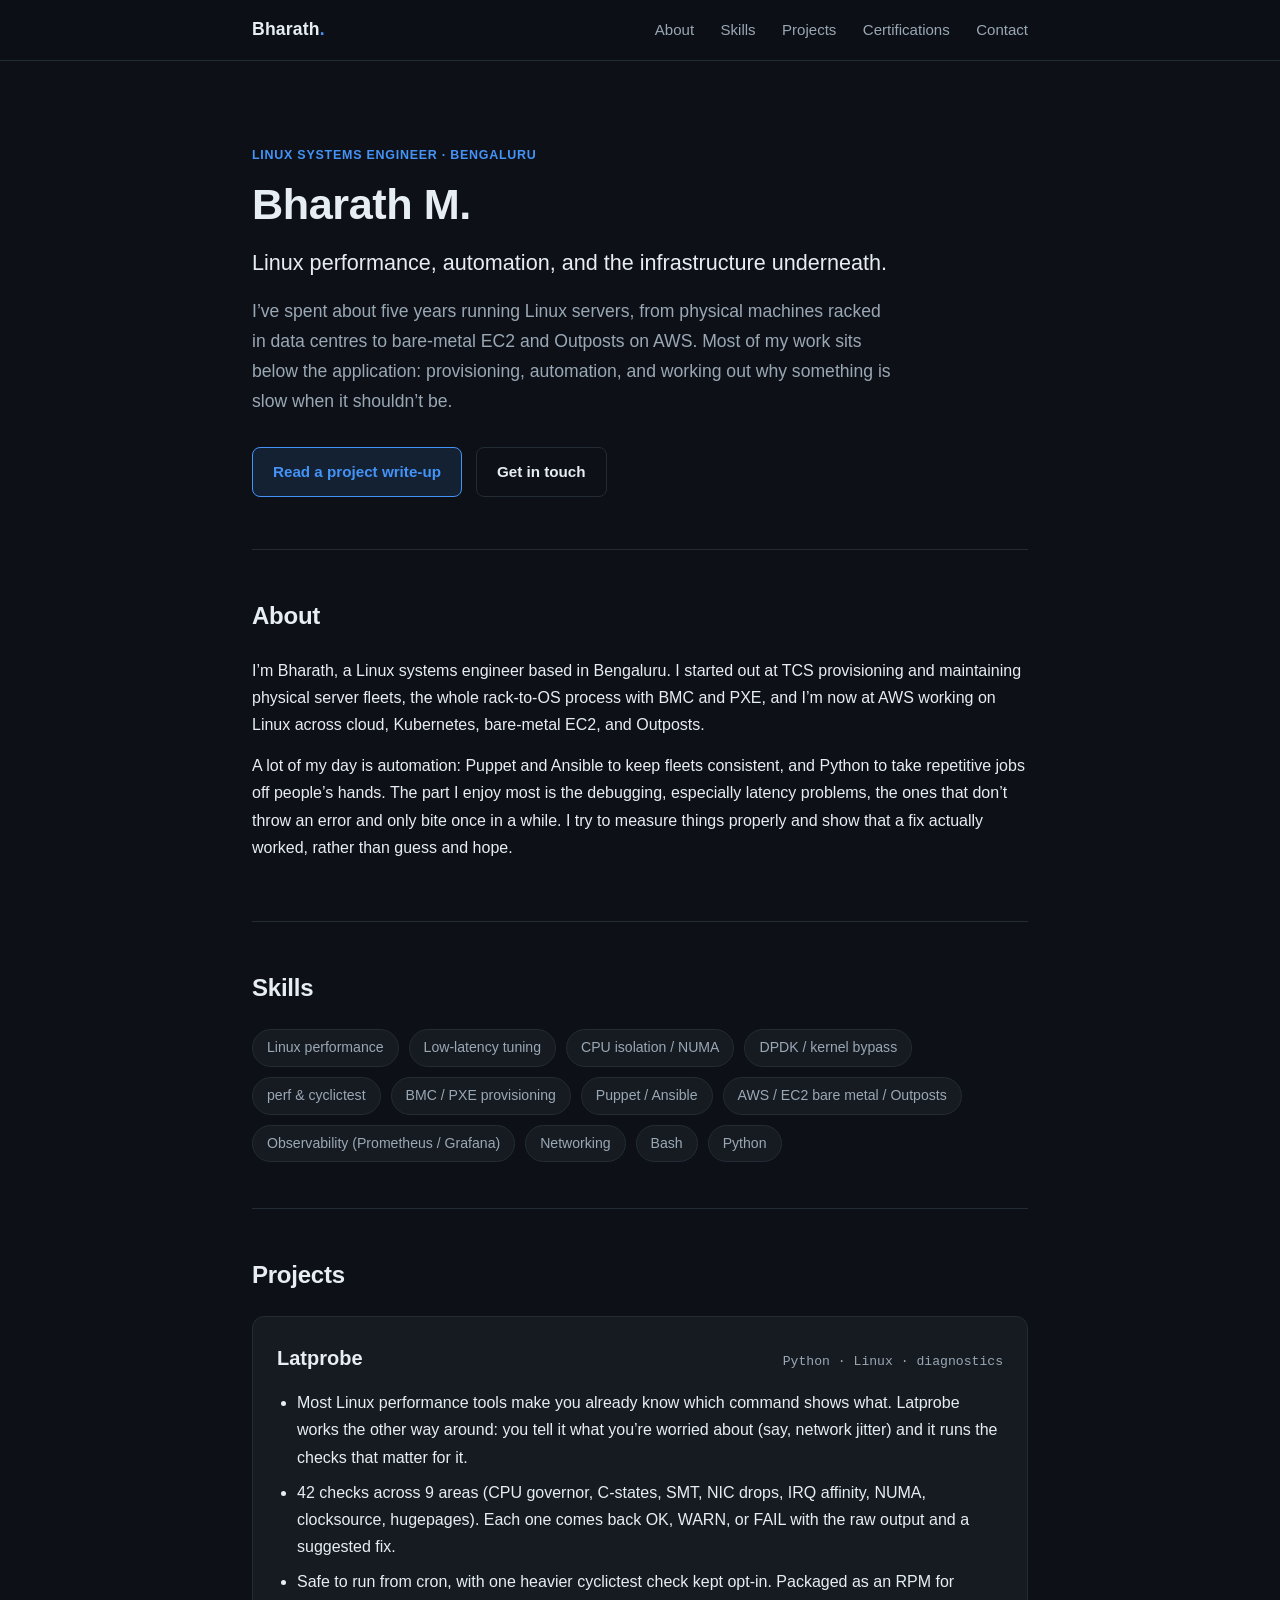
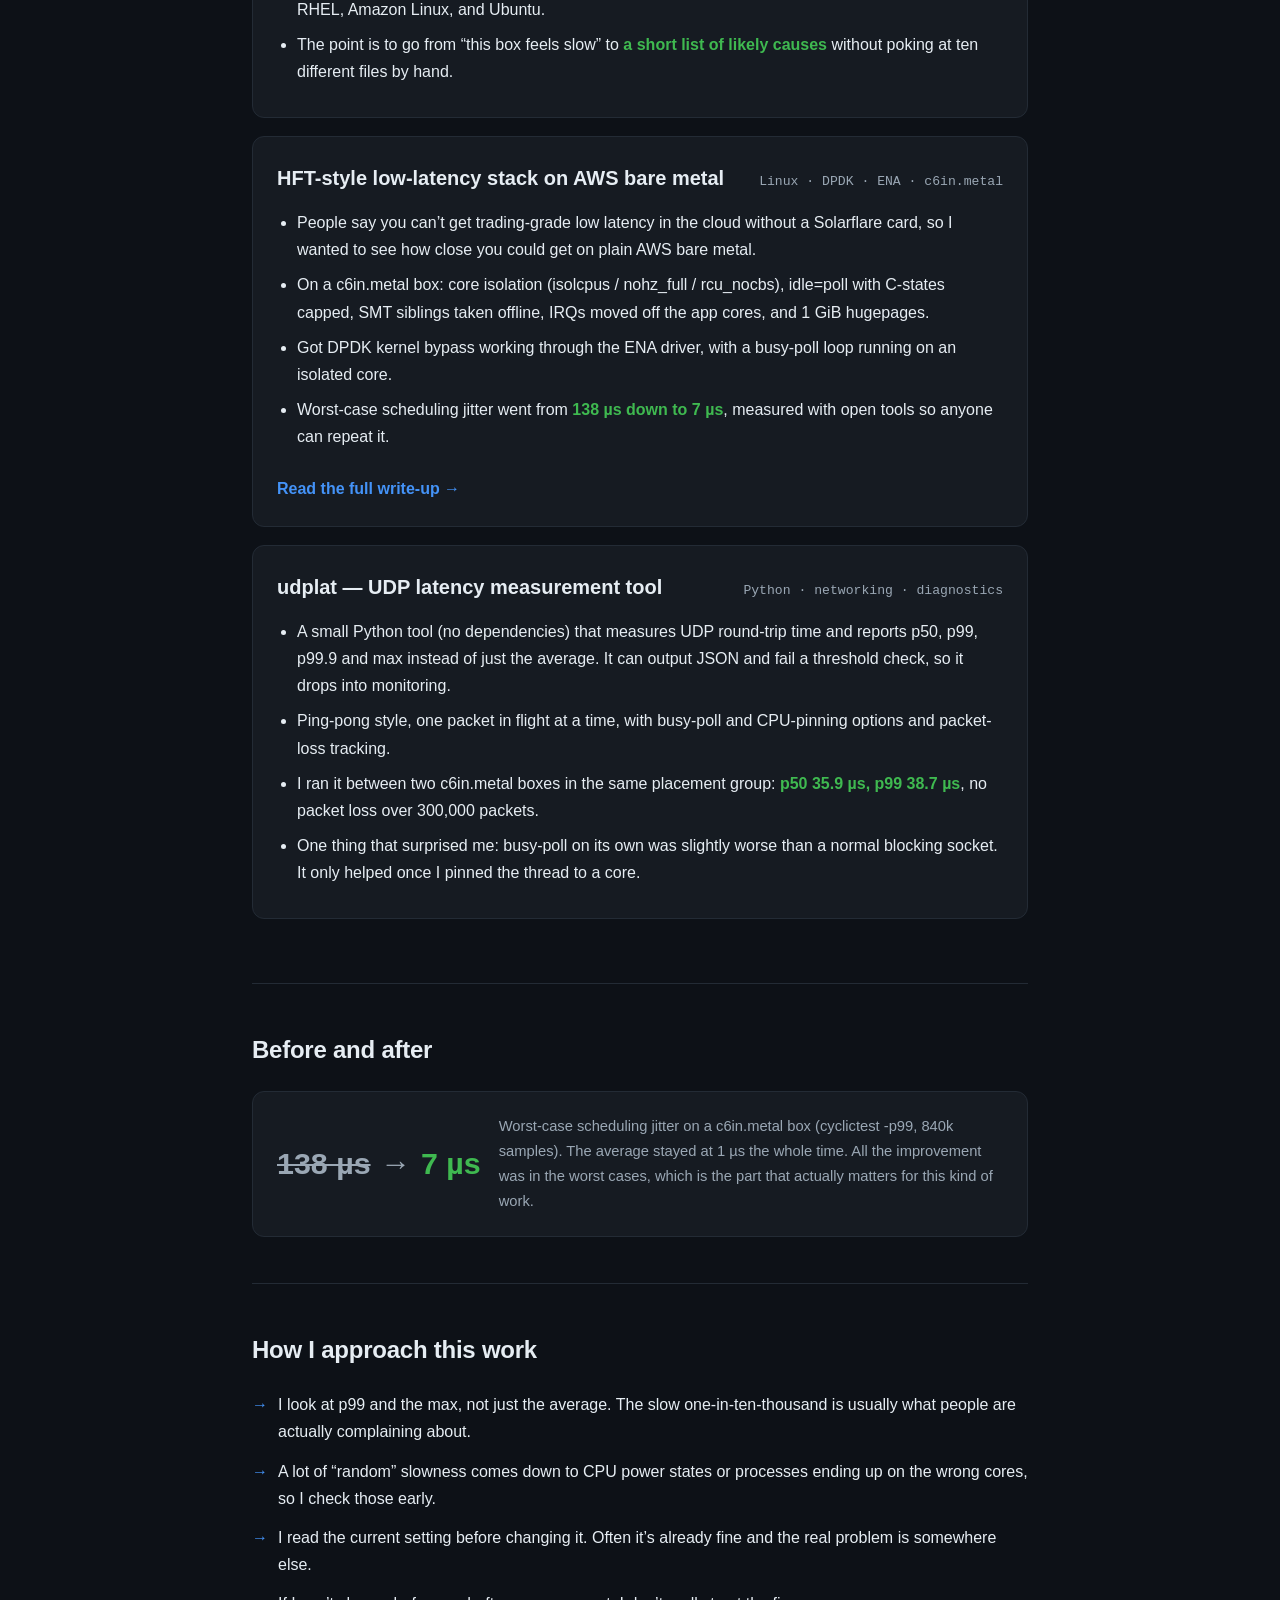
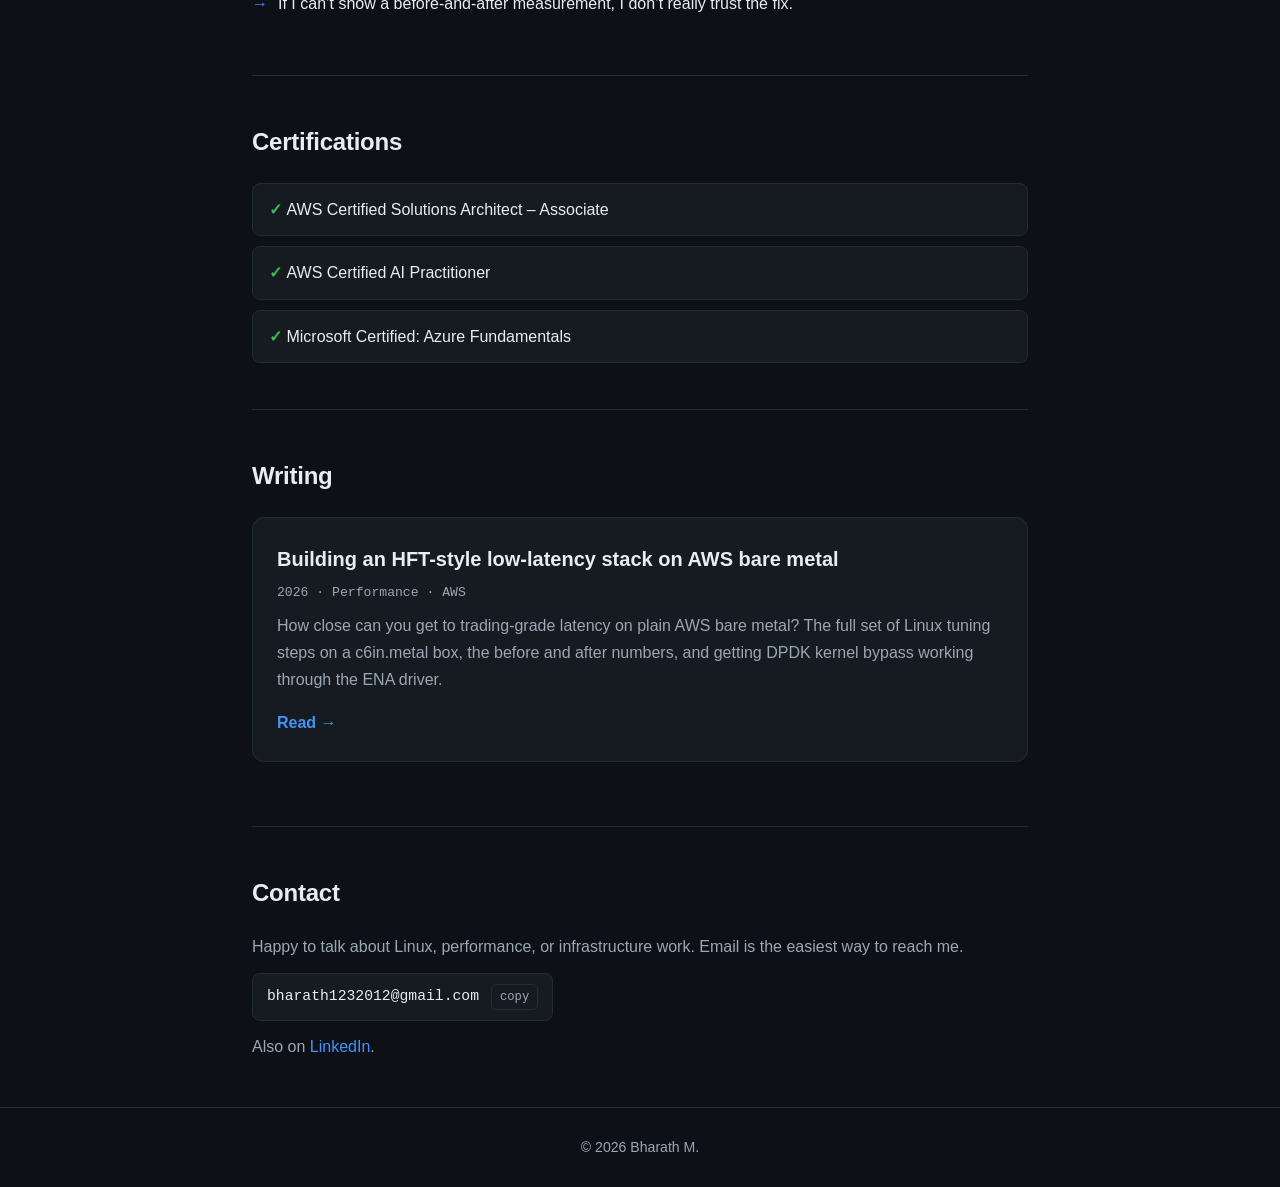
==== commit aa8df19e: "Rewrite homepage copy in a plainer, more personal voice" ====
--- a/index.html
+++ b/index.html
@@ -4,7 +4,7 @@
   <meta charset="UTF-8" />
   <meta name="viewport" content="width=device-width, initial-scale=1.0" />
   <title>Bharath M. | Linux Systems &amp; Low-Latency Engineer</title>
-  <meta name="description" content="Bharath M. — Linux Systems Engineer with 5+ years across bare-metal data centres and AWS. Low-latency tuning, kernel performance, DPDK, and infrastructure automation." />
+  <meta name="description" content="Bharath M. — Linux systems engineer in Bengaluru. Server provisioning, automation with Python/Ansible/Puppet, and performance debugging across bare metal and AWS." />
   <link rel="stylesheet" href="css/style.css" />
 </head>
 <body>
@@ -24,18 +24,17 @@
   <main class="wrap">
     <!-- HERO -->
     <section class="hero" style="border-top:none;">
-      <div class="eyebrow">Linux Systems Engineer</div>
+      <div class="eyebrow">Linux Systems Engineer · Bengaluru</div>
       <h1>Bharath M.</h1>
-      <div class="tagline">I chase tail latency on Linux.</div>
+      <div class="tagline">Linux performance, automation, and the infrastructure underneath.</div>
       <p class="lead">
-        5+ years keeping Linux fleets fast and reliable, from bare-metal data
-        centres to AWS bare-metal EC2 and Outposts. I work where the kernel meets
-        the hardware, and turn &ldquo;it&rsquo;s slow sometimes&rdquo; into a
-        number, a cause, and a fix you can reproduce.
+        I&rsquo;ve spent about five years running Linux servers, from physical
+        machines racked in data centres to bare-metal EC2 and Outposts on AWS.
+        Most of my work sits below the application: provisioning, automation, and
+        working out why something is slow when it shouldn&rsquo;t be.
       </p>
-      <p class="muted" style="margin-top:8px;">Bengaluru, India · open to relocation</p>
       <div class="cta">
-        <a class="btn primary" href="articles/hft-aws-bare-metal.html">Read the case study</a>
+        <a class="btn primary" href="articles/hft-aws-bare-metal.html">Read a project write-up</a>
         <a class="btn" href="#contact">Get in touch</a>
       </div>
     </section>
@@ -44,20 +43,18 @@
     <section id="about" class="reveal">
       <h2>About</h2>
       <p>
-        I&rsquo;m Bharath, a Linux Systems Engineer with 5+ years running critical
-        infrastructure across bare-metal data centres, VMware, and AWS. I
-        currently operate and optimise Linux production fleets at AWS, across
-        cloud, Kubernetes, bare-metal EC2, and Outposts, with a background in
-        end-to-end server provisioning (BMC/IPMI/iDRAC/iLO, PXE/iPXE) and
-        large-scale config management with Puppet and Ansible.
+        I&rsquo;m Bharath, a Linux systems engineer based in Bengaluru. I started
+        out at TCS provisioning and maintaining physical server fleets, the whole
+        rack-to-OS process with BMC and PXE, and I&rsquo;m now at AWS working on
+        Linux across cloud, Kubernetes, bare-metal EC2, and Outposts.
       </p>
       <p>
-        What pulls me in is the part of the stack below the application: CPU
-        isolation, C-states, NUMA placement, interrupt handling, and the network
-        path. The interesting problems down here rarely show up as errors, they
-        show up as a graph that&rsquo;s fine on average and, occasionally and
-        expensively, isn&rsquo;t. My approach is measure first, theorise second,
-        then write it up so the next person doesn&rsquo;t have to rediscover it.
+        A lot of my day is automation: Puppet and Ansible to keep fleets
+        consistent, and Python to take repetitive jobs off people&rsquo;s hands.
+        The part I enjoy most is the debugging, especially latency problems, the
+        ones that don&rsquo;t throw an error and only bite once in a while. I try
+        to measure things properly and show that a fix actually worked, rather
+        than guess and hope.
       </p>
     </section>
 
@@ -80,7 +77,7 @@
       </div>
     </section>
 
-    <!-- PROJECTS (direct bullets) -->
+    <!-- PROJECTS -->
     <section id="projects" class="reveal">
       <h2>Projects</h2>
 
@@ -90,10 +87,10 @@
           <span class="meta">Python · Linux · diagnostics</span>
         </div>
         <ul class="bullets">
-          <li>Most Linux performance tools are tool-driven, you have to already know which knob shows what. Latprobe flips that: you say what you care about (&ldquo;network jitter&rdquo;) and it runs the right battery of checks.</li>
-          <li>42 checks across 9 profiles (CPU governor, C-states, SMT, NIC drops, IRQ affinity, NUMA, clocksource, hugepages), each scored OK / WARN / FAIL with raw evidence and a concrete fix.</li>
-          <li>Cron-safe by default, with one opt-in disruptive cyclictest probe; RPM-packaged for RHEL, Amazon Linux, and Ubuntu with JSON alert integration.</li>
-          <li>Turns &ldquo;the box feels jittery&rdquo; into a <span class="hl">ranked list of causes and fixes</span> in a single command.</li>
+          <li>Most Linux performance tools make you already know which command shows what. Latprobe works the other way around: you tell it what you&rsquo;re worried about (say, network jitter) and it runs the checks that matter for it.</li>
+          <li>42 checks across 9 areas (CPU governor, C-states, SMT, NIC drops, IRQ affinity, NUMA, clocksource, hugepages). Each one comes back OK, WARN, or FAIL with the raw output and a suggested fix.</li>
+          <li>Safe to run from cron, with one heavier cyclictest check kept opt-in. Packaged as an RPM for RHEL, Amazon Linux, and Ubuntu.</li>
+          <li>The point is to go from &ldquo;this box feels slow&rdquo; to <span class="hl">a short list of likely causes</span> without poking at ten different files by hand.</li>
         </ul>
       </div>
 
@@ -103,10 +100,10 @@
           <span class="meta">Linux · DPDK · ENA · c6in.metal</span>
         </div>
         <ul class="bullets">
-          <li>Tested the common belief that you can&rsquo;t get HFT-grade low latency in the cloud without a Solarflare kernel-bypass NIC.</li>
-          <li>On c6in.metal: core isolation (isolcpus / nohz_full / rcu_nocbs), idle=poll with C-states capped, SMT siblings offlined, IRQs steered to housekeeping cores, and 1 GiB hugepages.</li>
-          <li>Proved out DPDK kernel bypass through the ENA Poll Mode Driver, busy-poll run-to-completion on an isolated core.</li>
-          <li>Worst-case scheduling jitter dropped from <span class="hl">138 µs to 7 µs</span> (~20× tighter tail), measured with open tools and fully documented.</li>
+          <li>People say you can&rsquo;t get trading-grade low latency in the cloud without a Solarflare card, so I wanted to see how close you could get on plain AWS bare metal.</li>
+          <li>On a c6in.metal box: core isolation (isolcpus / nohz_full / rcu_nocbs), idle=poll with C-states capped, SMT siblings taken offline, IRQs moved off the app cores, and 1 GiB hugepages.</li>
+          <li>Got DPDK kernel bypass working through the ENA driver, with a busy-poll loop running on an isolated core.</li>
+          <li>Worst-case scheduling jitter went from <span class="hl">138 µs down to 7 µs</span>, measured with open tools so anyone can repeat it.</li>
         </ul>
         <a class="more" href="articles/hft-aws-bare-metal.html">Read the full write-up →</a>
       </div>
@@ -117,36 +114,36 @@
           <span class="meta">Python · networking · diagnostics</span>
         </div>
         <ul class="bullets">
-          <li>Zero-dependency Python tool that measures UDP round-trip latency and reports the percentiles that matter, p50 / p99 / p99.9 / max, not the average. JSON output and a p99 threshold exit code for automation and alerting.</li>
-          <li>Closed-loop ping-pong design, with busy-poll and CPU-pinning options and packet-loss tracking.</li>
-          <li>Tested on two AWS c6in.metal boxes in a cluster placement group: real same-rack wire RTT of <span class="hl">p50 35.9 µs, p99 38.7 µs</span>, 0% loss across 300,000 packets (busy-poll + CPU pinning).</li>
-          <li>Finding: busy-poll only pays off when the thread is pinned, unpinned it was slightly worse than a plain blocking socket.</li>
+          <li>A small Python tool (no dependencies) that measures UDP round-trip time and reports p50, p99, p99.9 and max instead of just the average. It can output JSON and fail a threshold check, so it drops into monitoring.</li>
+          <li>Ping-pong style, one packet in flight at a time, with busy-poll and CPU-pinning options and packet-loss tracking.</li>
+          <li>I ran it between two c6in.metal boxes in the same placement group: <span class="hl">p50 35.9 µs, p99 38.7 µs</span>, no packet loss over 300,000 packets.</li>
+          <li>One thing that surprised me: busy-poll on its own was slightly worse than a normal blocking socket. It only helped once I pinned the thread to a core.</li>
         </ul>
       </div>
     </section>
 
     <!-- RESULT -->
     <section id="result" class="reveal">
-      <h2>The number I&rsquo;m proud of</h2>
+      <h2>Before and after</h2>
       <div class="result-callout">
         <div class="big"><span class="from">138 µs</span><span class="arrow">→</span><span class="to">7 µs</span></div>
         <div class="desc">
-          Worst-case scheduling jitter on c6in.metal (cyclictest -p99, 840k samples).
-          The average was 1 µs the whole time, the win is the tail, and in low-latency
-          work the tail is the point.
+          Worst-case scheduling jitter on a c6in.metal box (cyclictest -p99, 840k
+          samples). The average stayed at 1 µs the whole time. All the improvement
+          was in the worst cases, which is the part that actually matters for this
+          kind of work.
         </div>
       </div>
     </section>
 
-    <!-- BELIEFS -->
-    <section id="beliefs" class="reveal">
-      <h2>Things I believe about performance</h2>
+    <!-- HOW I WORK -->
+    <section id="approach" class="reveal">
+      <h2>How I approach this work</h2>
       <ul class="notes">
-        <li>The average is a comforting lie. Measure p99.9 and max, or you&rsquo;re measuring nothing.</li>
-        <li>Deep C-states are the number-one source of microsecond jitter nobody looks at.</li>
-        <li>A perfectly pinned thread reading remote-node memory still pays the NUMA tax.</li>
-        <li>Don&rsquo;t tune from theory. Read the current value first, change one thing, then re-measure.</li>
-        <li>If a result has no reproducible measurement behind it, it&rsquo;s an opinion, not a finding.</li>
+        <li>I look at p99 and the max, not just the average. The slow one-in-ten-thousand is usually what people are actually complaining about.</li>
+        <li>A lot of &ldquo;random&rdquo; slowness comes down to CPU power states or processes ending up on the wrong cores, so I check those early.</li>
+        <li>I read the current setting before changing it. Often it&rsquo;s already fine and the real problem is somewhere else.</li>
+        <li>If I can&rsquo;t show a before-and-after measurement, I don&rsquo;t really trust the fix.</li>
       </ul>
     </section>
 
@@ -169,9 +166,10 @@
           <span class="meta">2026 · Performance · AWS</span>
         </div>
         <p class="muted" style="margin-top:8px;">
-          Can you do HFT-grade low latency in the cloud without a Solarflare NIC?
-          The full Linux tuning playbook on c6in.metal, with real before/after
-          numbers and DPDK kernel bypass through the ENA driver.
+          How close can you get to trading-grade latency on plain AWS bare metal?
+          The full set of Linux tuning steps on a c6in.metal box, the before and
+          after numbers, and getting DPDK kernel bypass working through the ENA
+          driver.
         </p>
         <a class="more" href="articles/hft-aws-bare-metal.html">Read →</a>
       </div>
@@ -180,7 +178,7 @@
     <!-- CONTACT -->
     <section id="contact" class="reveal">
       <h2>Contact</h2>
-      <p class="muted">Reach out about low latency, Linux, or anything performance-shaped. Bengaluru, India · open to relocation.</p>
+      <p class="muted">Happy to talk about Linux, performance, or infrastructure work. Email is the easiest way to reach me.</p>
       <div class="cmd-copy" title="click to copy">
         <code>bharath1232012@gmail.com</code>
         <span class="copy">copy</span>
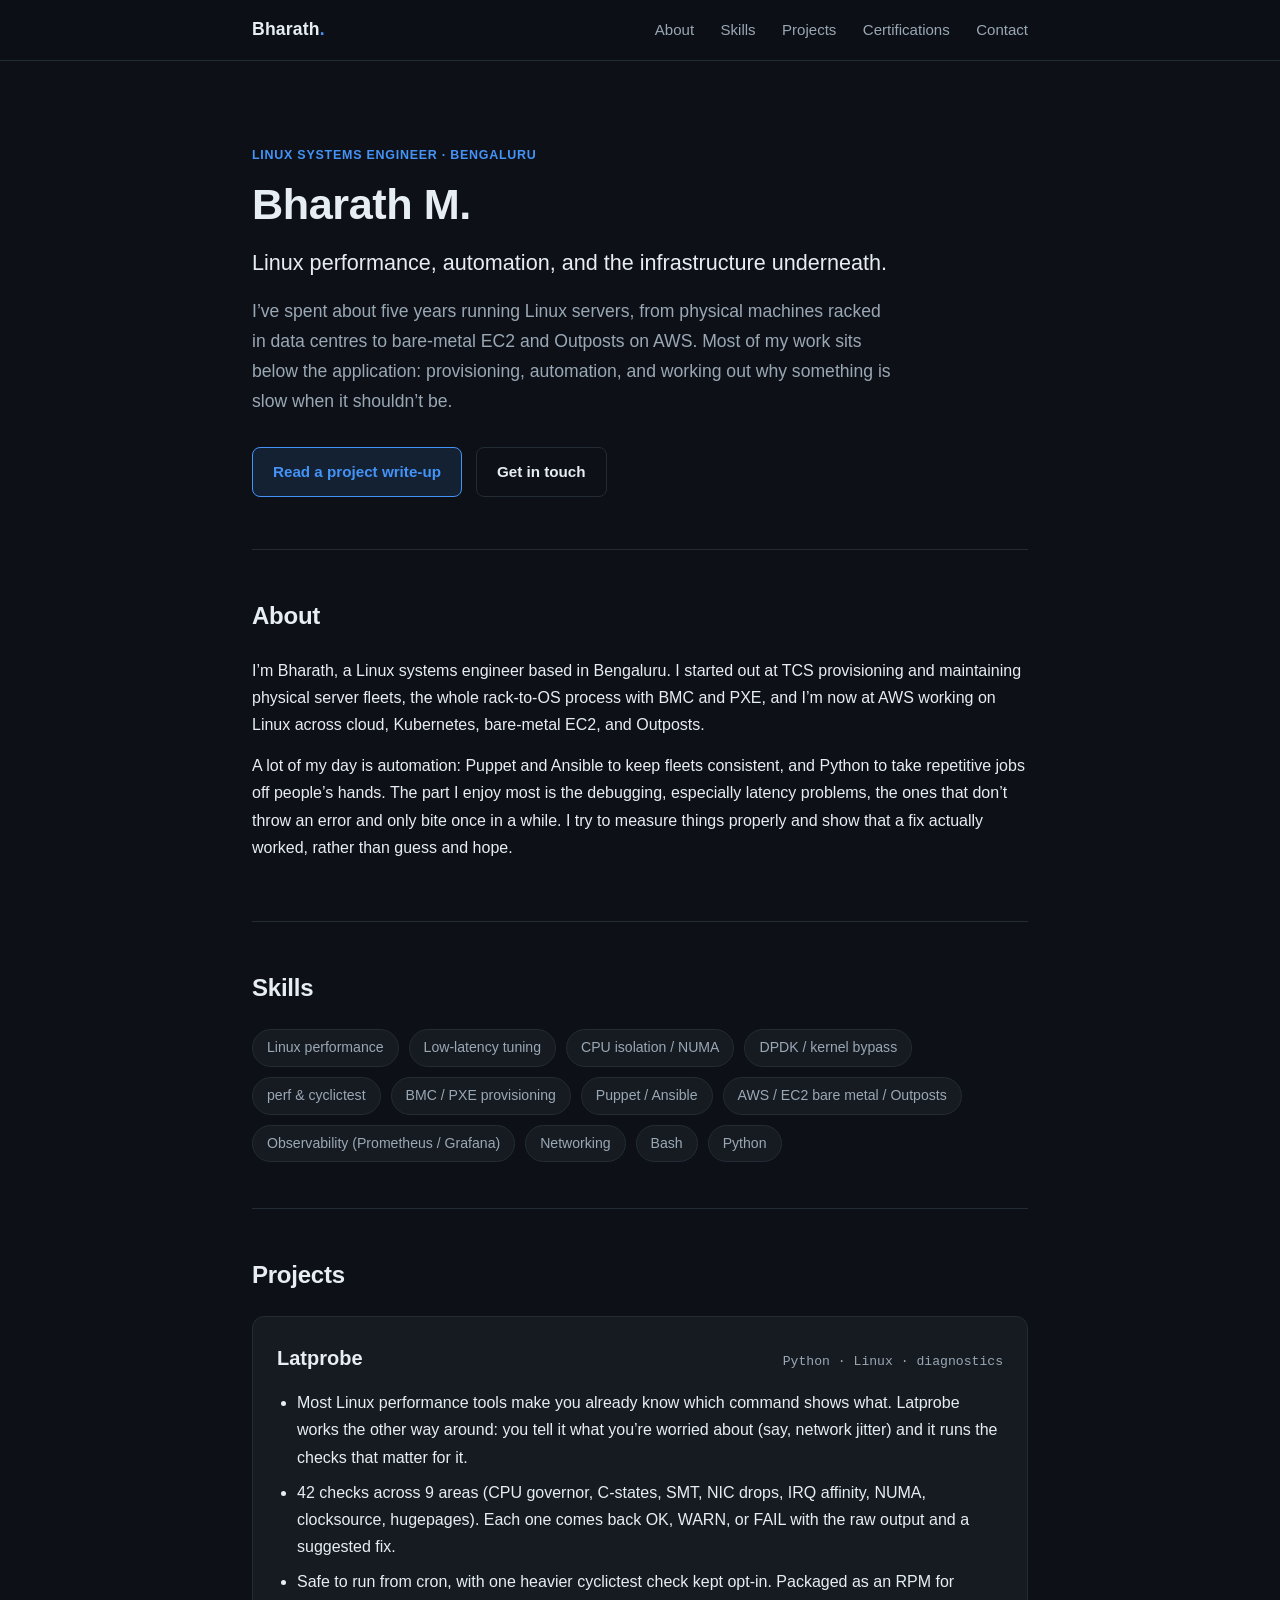
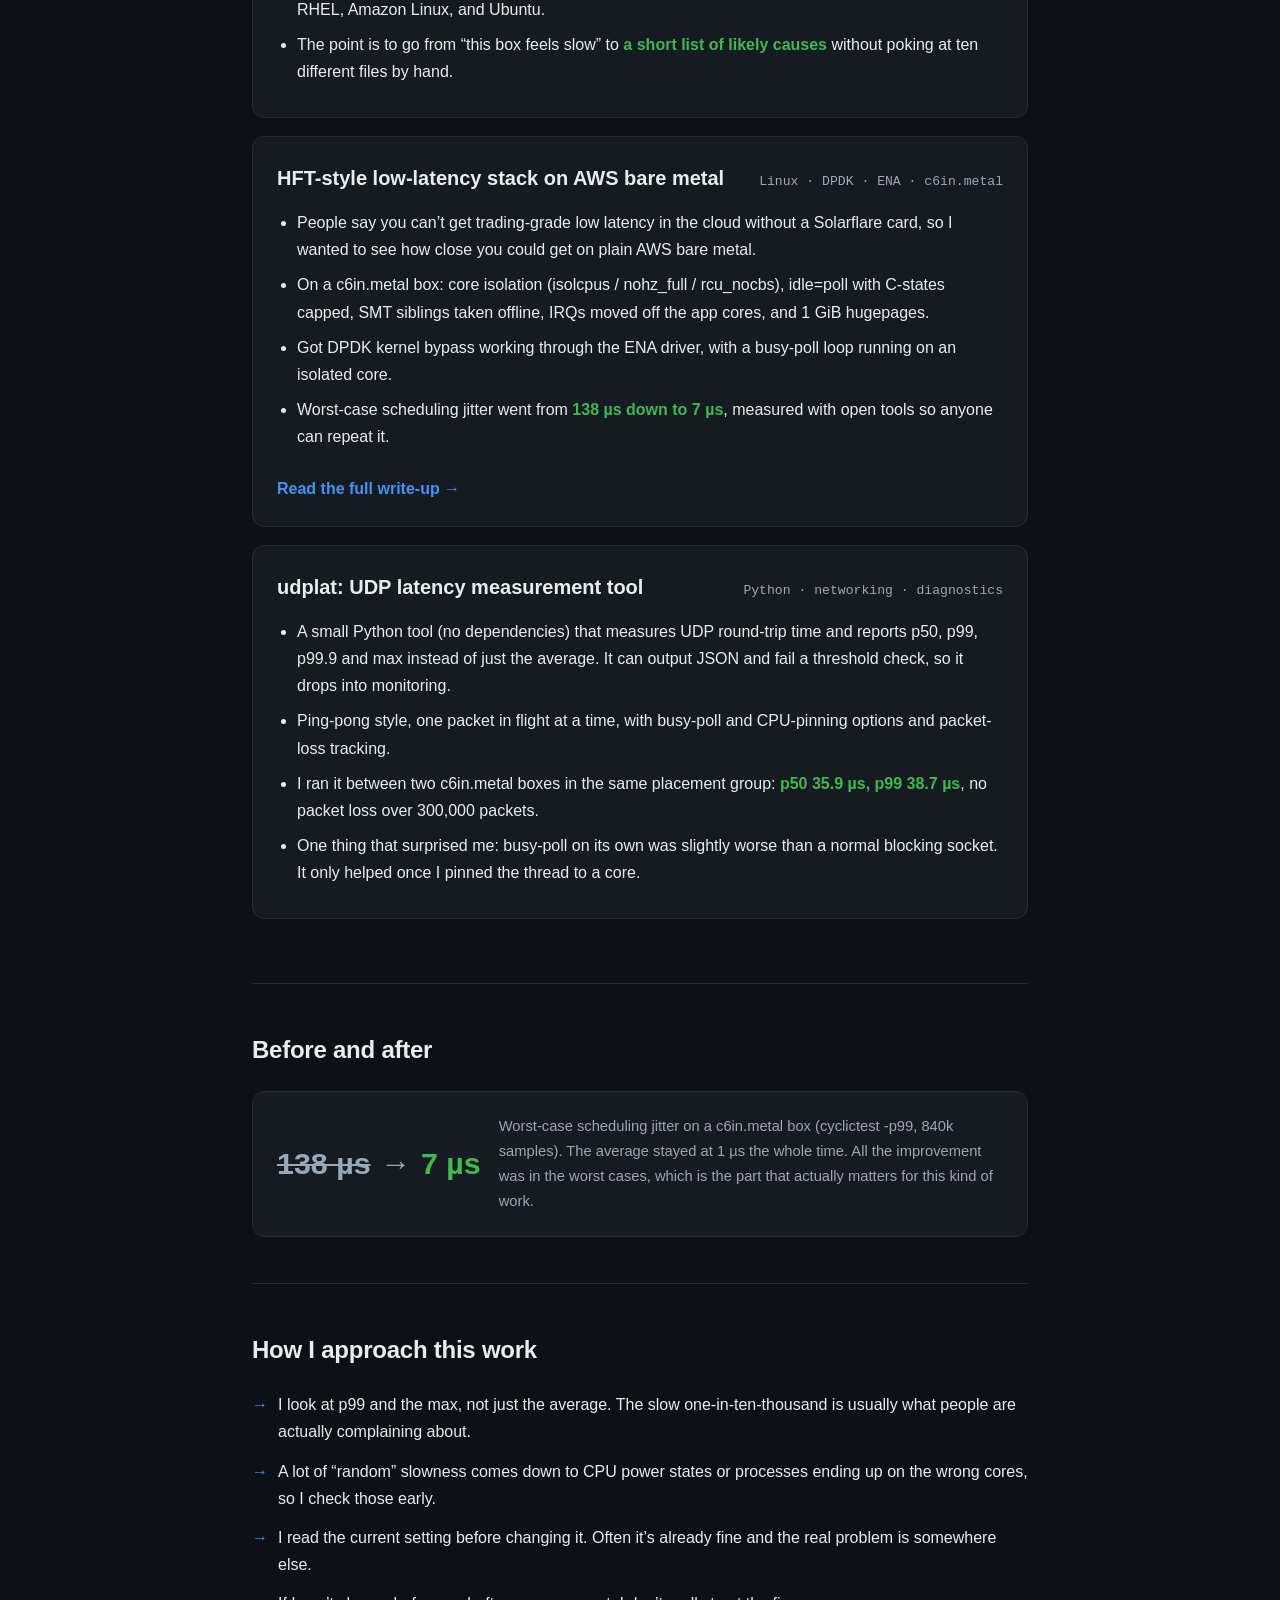
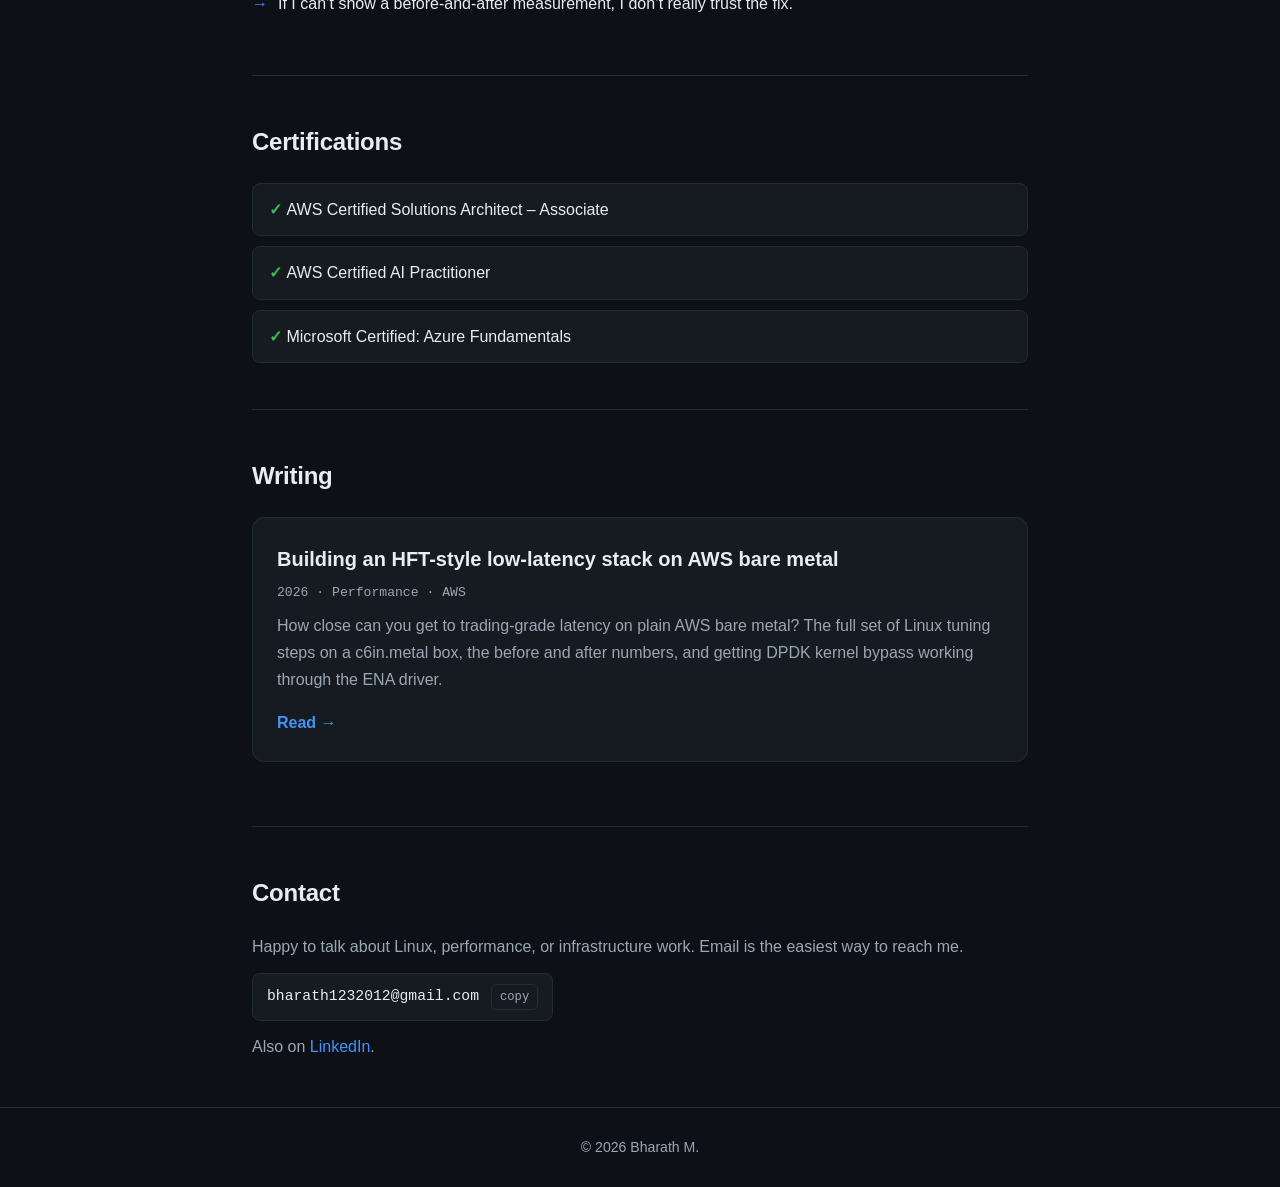
==== commit 95cad9f5: "Drop em-dashes from rewritten copy (comma + colon)" ====
--- a/index.html
+++ b/index.html
@@ -4,7 +4,7 @@
   <meta charset="UTF-8" />
   <meta name="viewport" content="width=device-width, initial-scale=1.0" />
   <title>Bharath M. | Linux Systems &amp; Low-Latency Engineer</title>
-  <meta name="description" content="Bharath M. — Linux systems engineer in Bengaluru. Server provisioning, automation with Python/Ansible/Puppet, and performance debugging across bare metal and AWS." />
+  <meta name="description" content="Bharath M., Linux systems engineer in Bengaluru. Server provisioning, automation with Python/Ansible/Puppet, and performance debugging across bare metal and AWS." />
   <link rel="stylesheet" href="css/style.css" />
 </head>
 <body>
@@ -110,7 +110,7 @@
 
       <div class="project">
         <div class="head">
-          <h3>udplat — UDP latency measurement tool</h3>
+          <h3>udplat: UDP latency measurement tool</h3>
           <span class="meta">Python · networking · diagnostics</span>
         </div>
         <ul class="bullets">
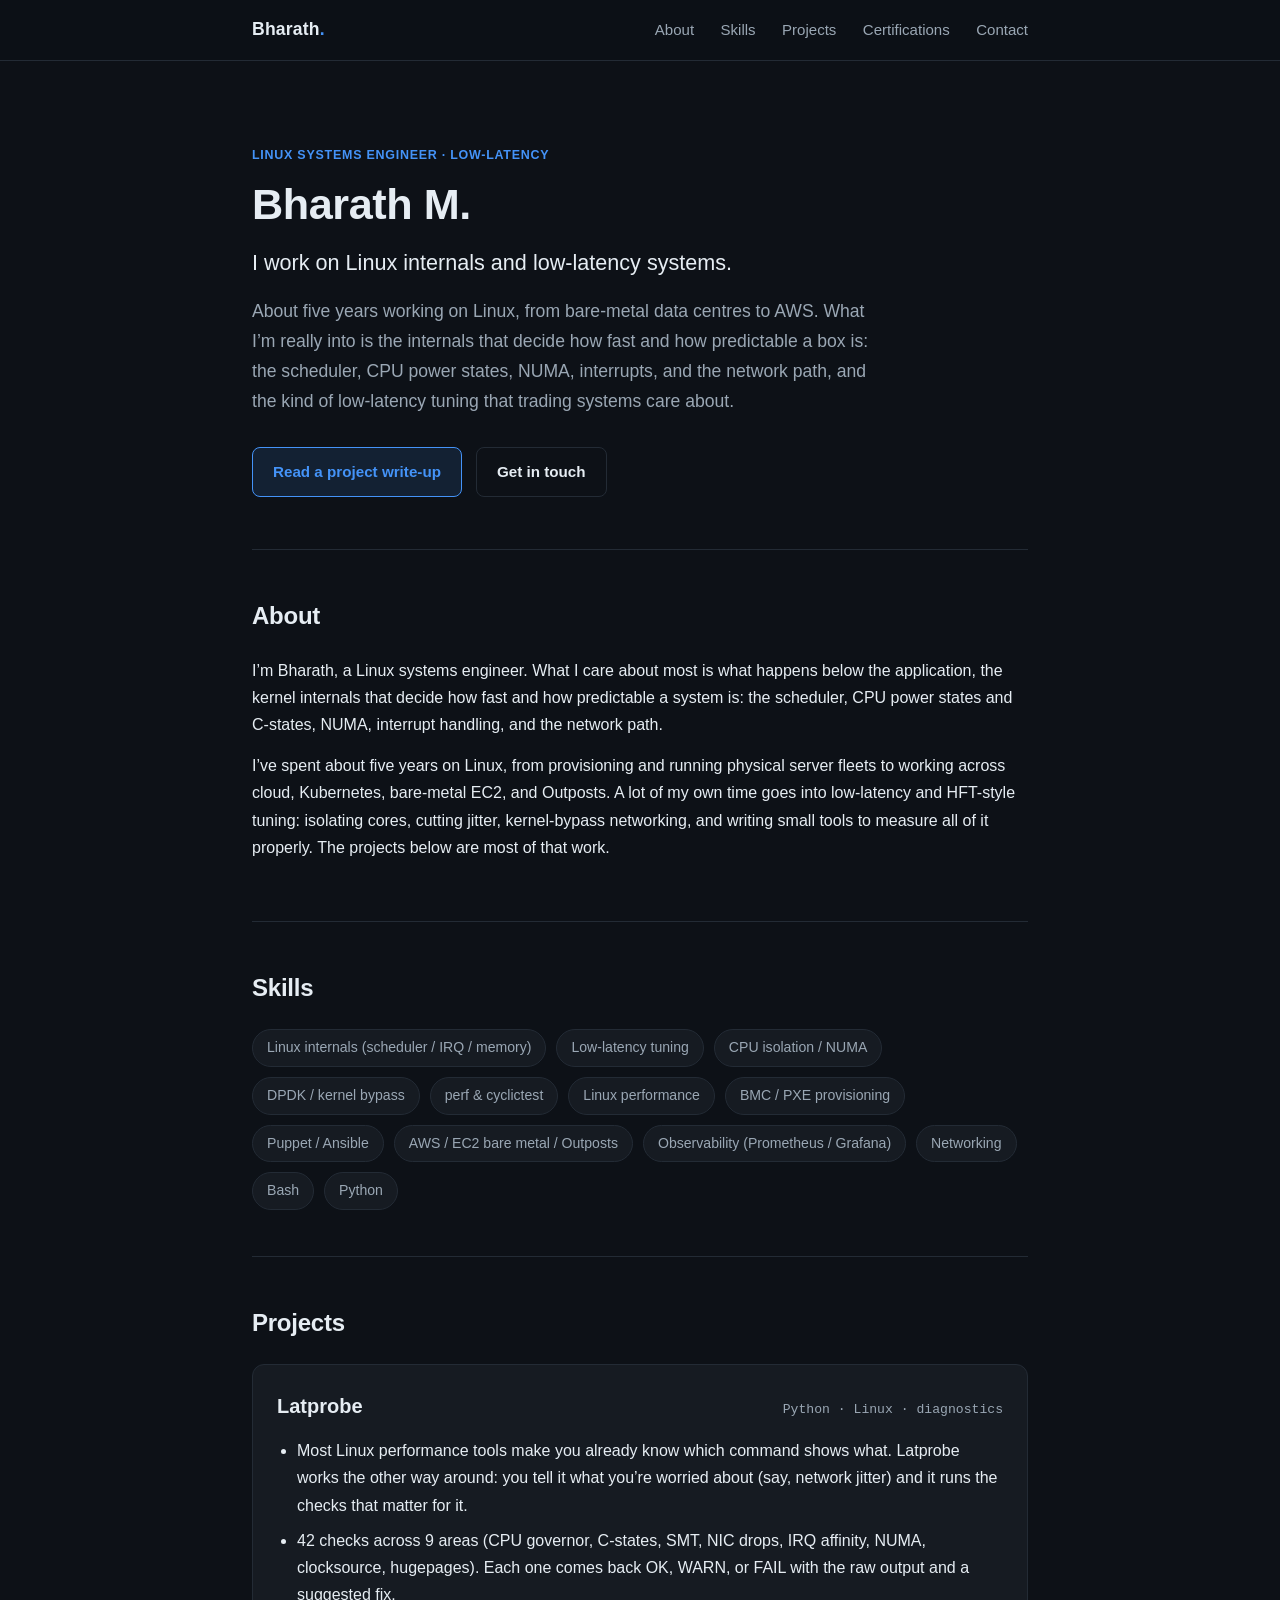
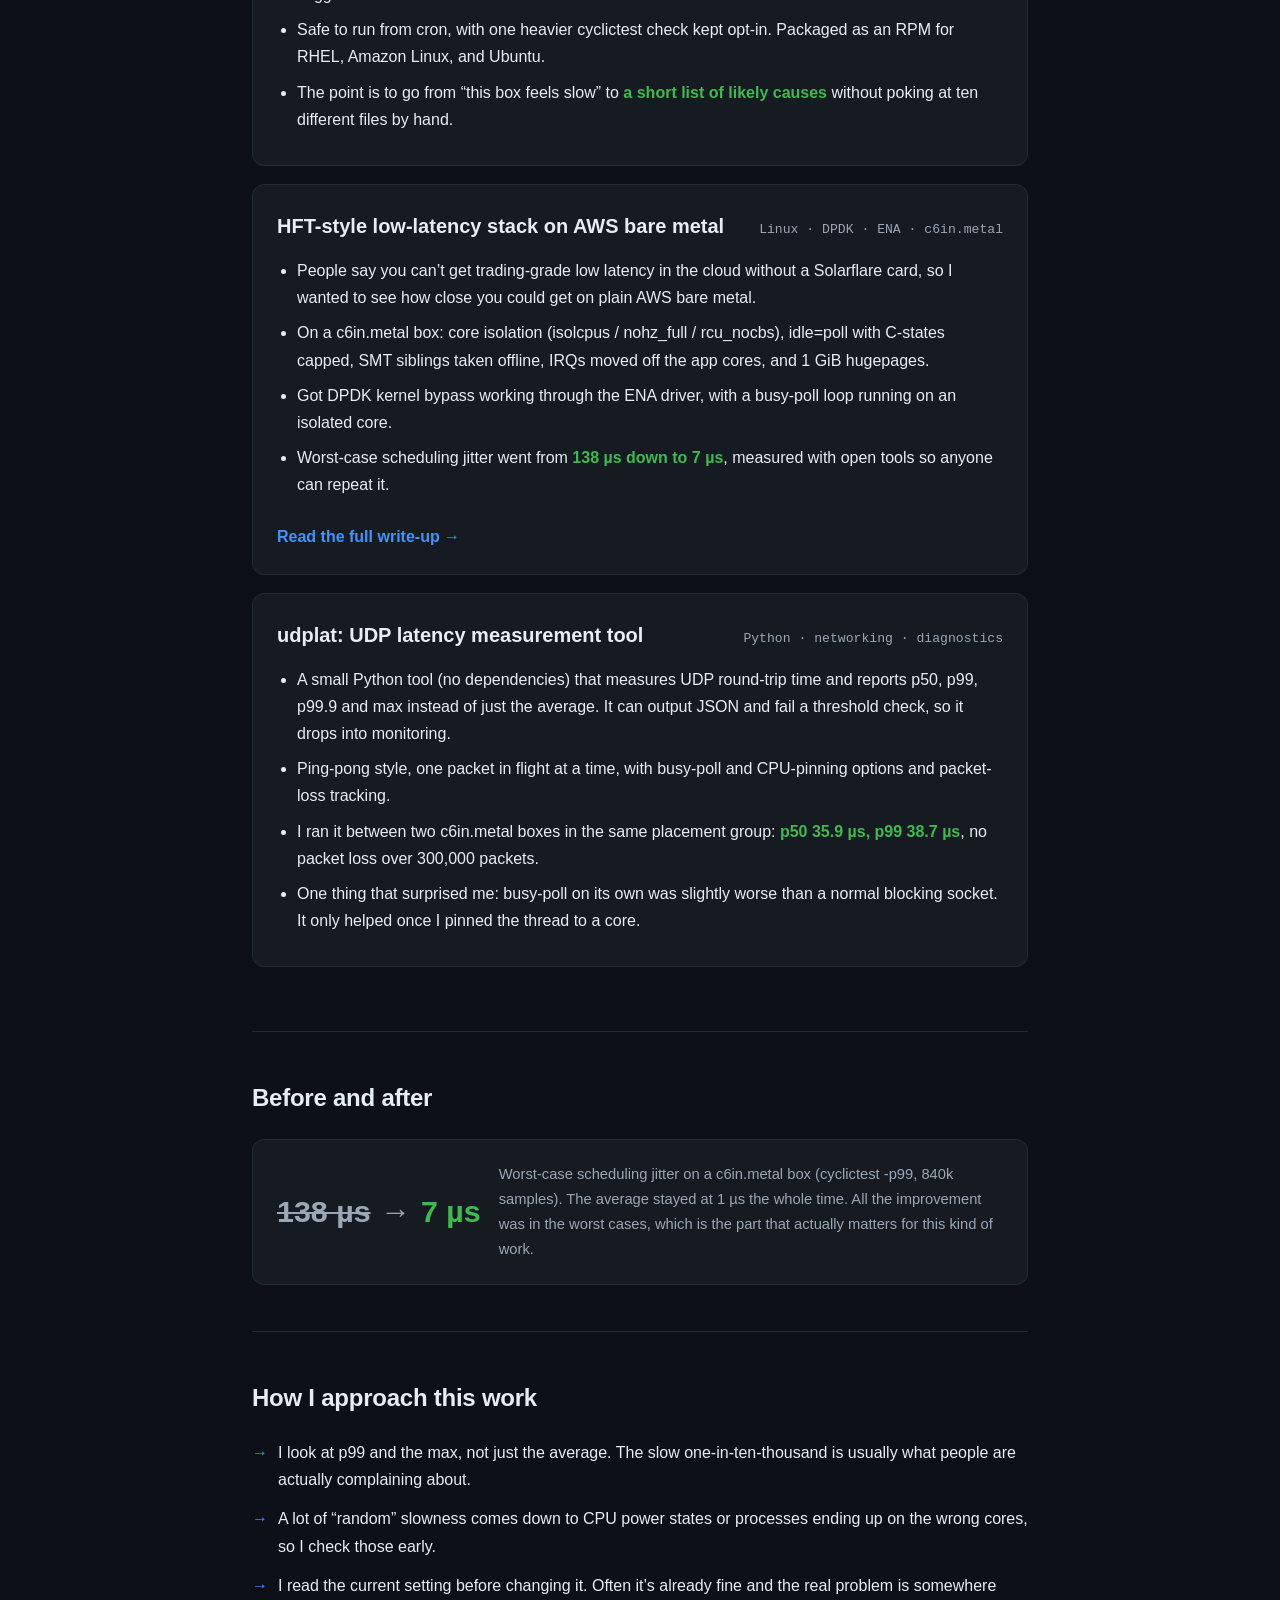
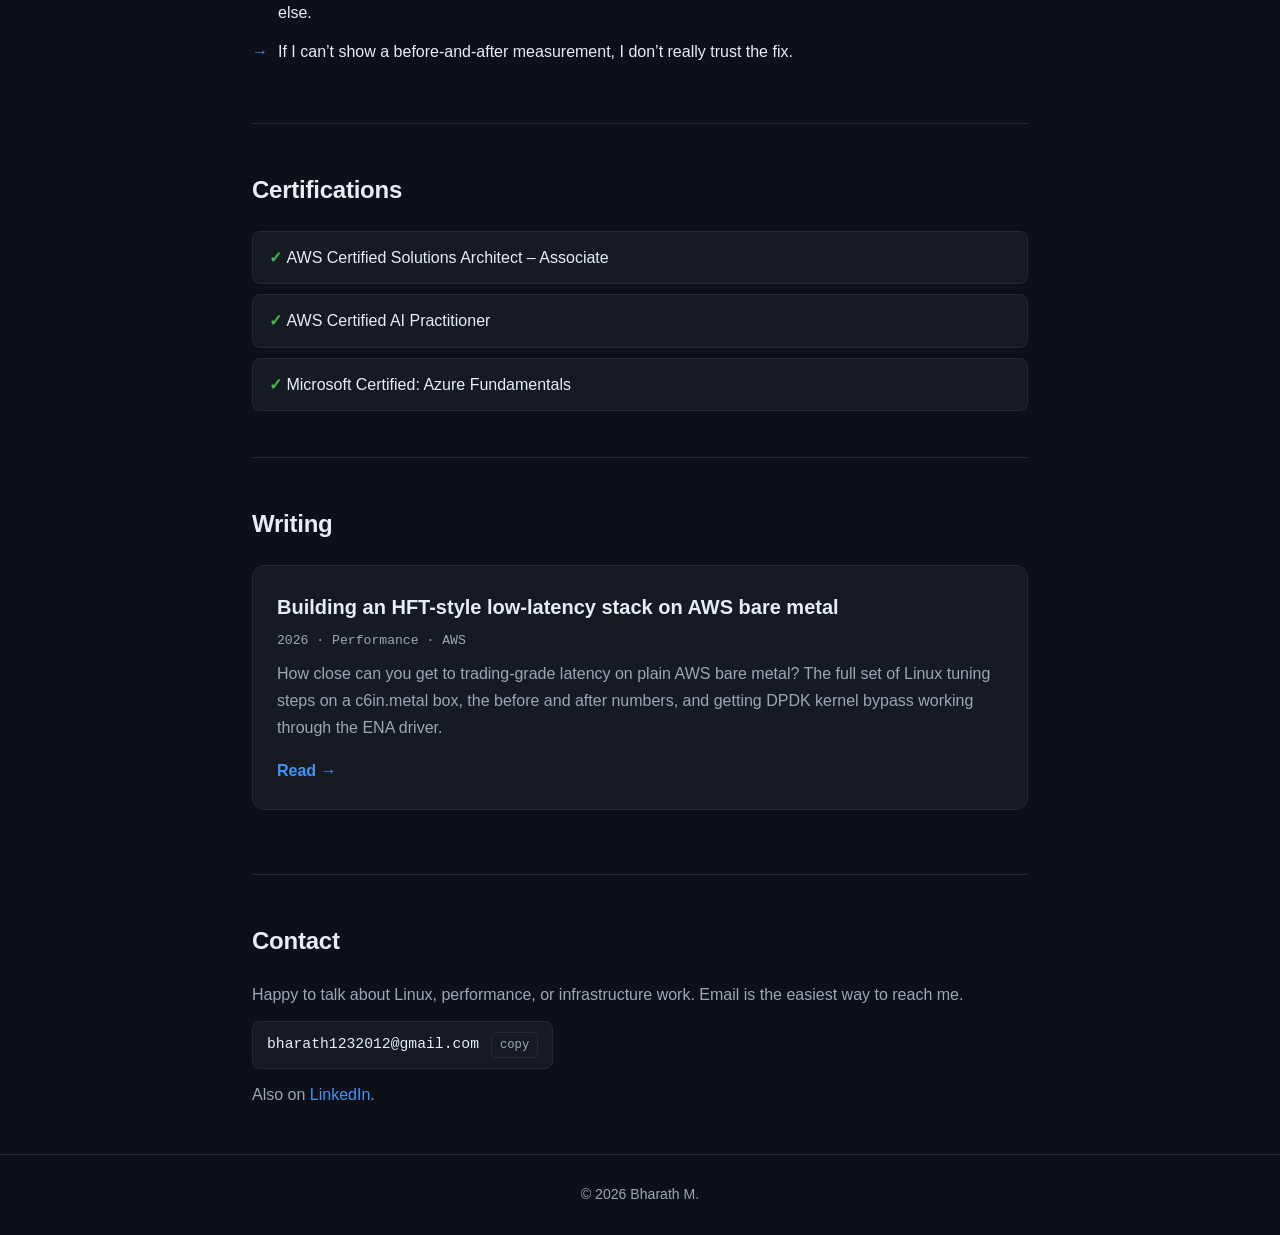
==== commit e82b3472: "Remove location; refocus copy on Linux internals + low-latency/HFT work" ====
--- a/index.html
+++ b/index.html
@@ -4,7 +4,7 @@
   <meta charset="UTF-8" />
   <meta name="viewport" content="width=device-width, initial-scale=1.0" />
   <title>Bharath M. | Linux Systems &amp; Low-Latency Engineer</title>
-  <meta name="description" content="Bharath M., Linux systems engineer in Bengaluru. Server provisioning, automation with Python/Ansible/Puppet, and performance debugging across bare metal and AWS." />
+  <meta name="description" content="Bharath M., Linux systems engineer focused on Linux internals and low-latency, HFT-style tuning: scheduling, NUMA, interrupts, kernel-bypass networking, and the tools to measure them." />
   <link rel="stylesheet" href="css/style.css" />
 </head>
 <body>
@@ -24,14 +24,15 @@
   <main class="wrap">
     <!-- HERO -->
     <section class="hero" style="border-top:none;">
-      <div class="eyebrow">Linux Systems Engineer · Bengaluru</div>
+      <div class="eyebrow">Linux Systems Engineer · Low-Latency</div>
       <h1>Bharath M.</h1>
-      <div class="tagline">Linux performance, automation, and the infrastructure underneath.</div>
+      <div class="tagline">I work on Linux internals and low-latency systems.</div>
       <p class="lead">
-        I&rsquo;ve spent about five years running Linux servers, from physical
-        machines racked in data centres to bare-metal EC2 and Outposts on AWS.
-        Most of my work sits below the application: provisioning, automation, and
-        working out why something is slow when it shouldn&rsquo;t be.
+        About five years working on Linux, from bare-metal data centres to AWS.
+        What I&rsquo;m really into is the internals that decide how fast and how
+        predictable a box is: the scheduler, CPU power states, NUMA, interrupts,
+        and the network path, and the kind of low-latency tuning that trading
+        systems care about.
       </p>
       <div class="cta">
         <a class="btn primary" href="articles/hft-aws-bare-metal.html">Read a project write-up</a>
@@ -43,18 +44,18 @@
     <section id="about" class="reveal">
       <h2>About</h2>
       <p>
-        I&rsquo;m Bharath, a Linux systems engineer based in Bengaluru. I started
-        out at TCS provisioning and maintaining physical server fleets, the whole
-        rack-to-OS process with BMC and PXE, and I&rsquo;m now at AWS working on
-        Linux across cloud, Kubernetes, bare-metal EC2, and Outposts.
+        I&rsquo;m Bharath, a Linux systems engineer. What I care about most is
+        what happens below the application, the kernel internals that decide how
+        fast and how predictable a system is: the scheduler, CPU power states
+        and C-states, NUMA, interrupt handling, and the network path.
       </p>
       <p>
-        A lot of my day is automation: Puppet and Ansible to keep fleets
-        consistent, and Python to take repetitive jobs off people&rsquo;s hands.
-        The part I enjoy most is the debugging, especially latency problems, the
-        ones that don&rsquo;t throw an error and only bite once in a while. I try
-        to measure things properly and show that a fix actually worked, rather
-        than guess and hope.
+        I&rsquo;ve spent about five years on Linux, from provisioning and running
+        physical server fleets to working across cloud, Kubernetes, bare-metal
+        EC2, and Outposts. A lot of my own time goes into low-latency and
+        HFT-style tuning: isolating cores, cutting jitter, kernel-bypass
+        networking, and writing small tools to measure all of it properly. The
+        projects below are most of that work.
       </p>
     </section>
 
@@ -62,11 +63,12 @@
     <section id="skills" class="reveal">
       <h2>Skills</h2>
       <div class="tags">
-        <span class="tag">Linux performance</span>
+        <span class="tag">Linux internals (scheduler / IRQ / memory)</span>
         <span class="tag">Low-latency tuning</span>
         <span class="tag">CPU isolation / NUMA</span>
         <span class="tag">DPDK / kernel bypass</span>
         <span class="tag">perf &amp; cyclictest</span>
+        <span class="tag">Linux performance</span>
         <span class="tag">BMC / PXE provisioning</span>
         <span class="tag">Puppet / Ansible</span>
         <span class="tag">AWS / EC2 bare metal / Outposts</span>
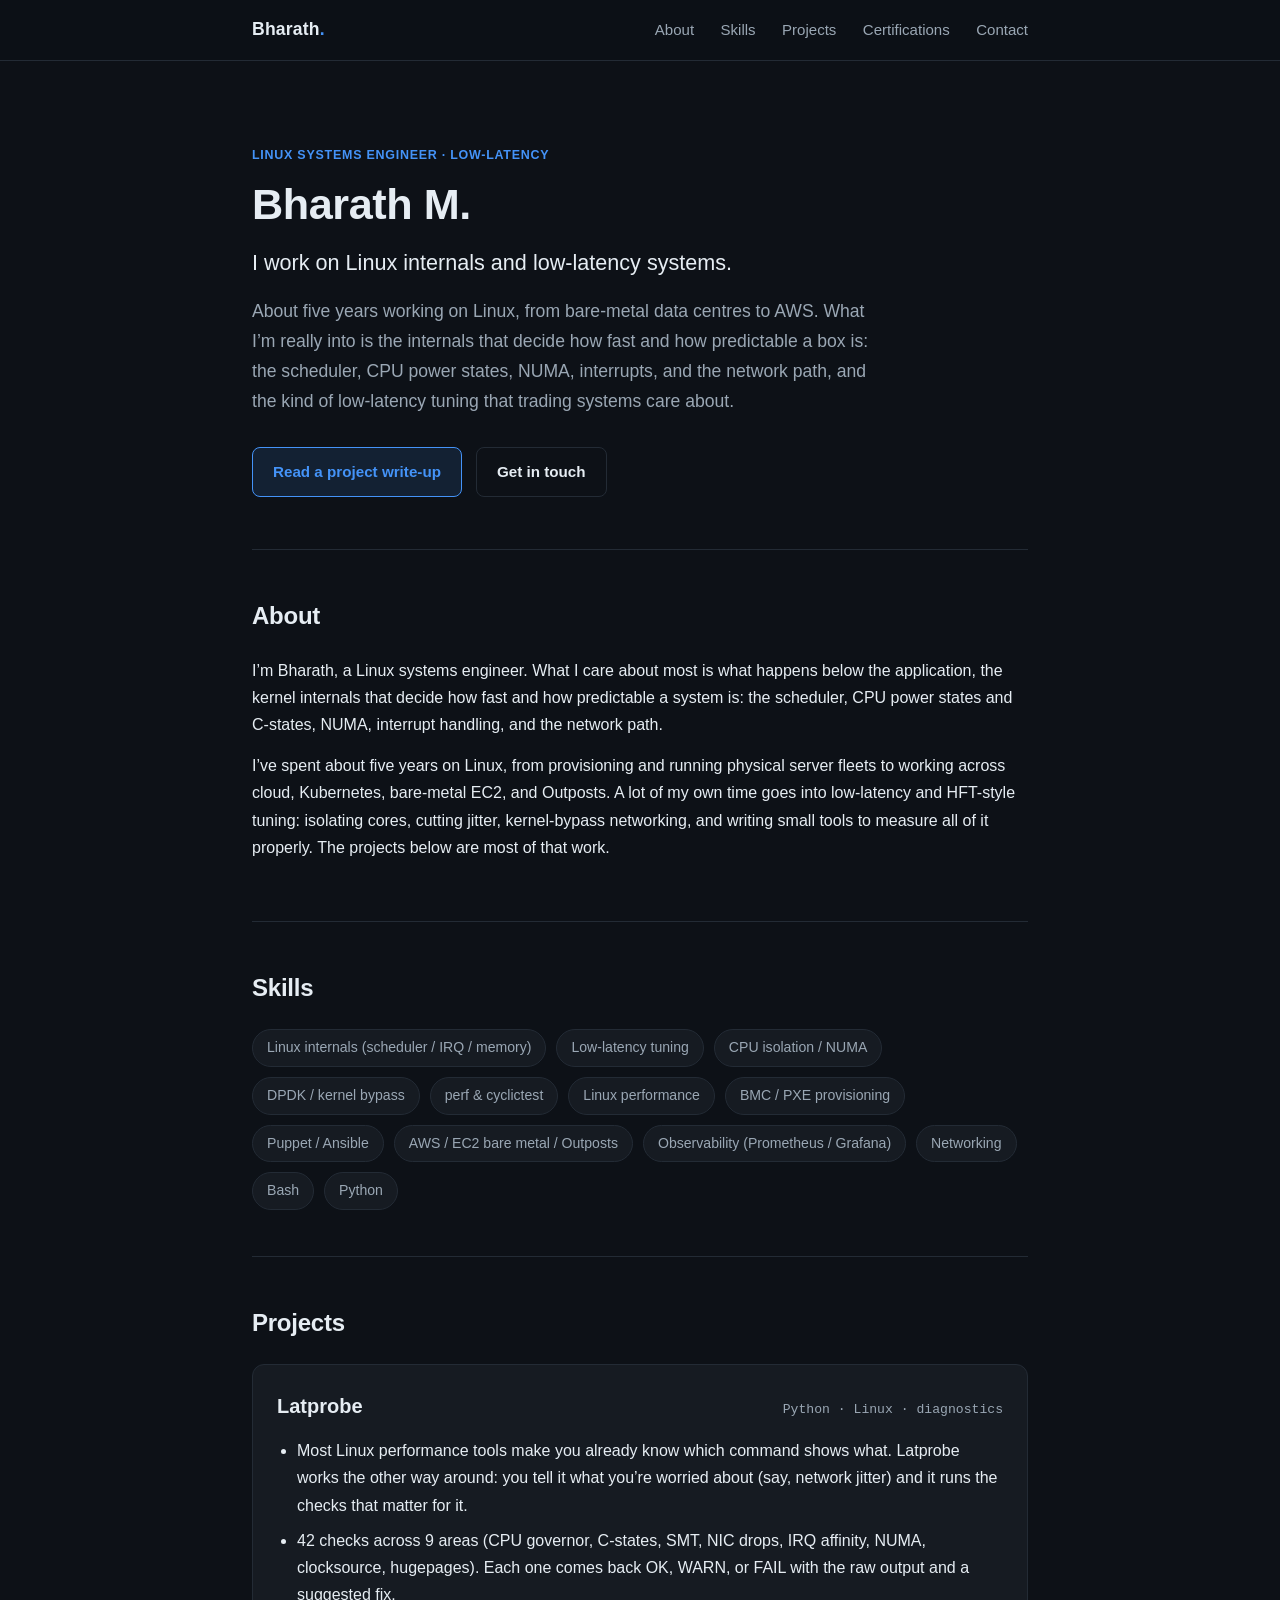
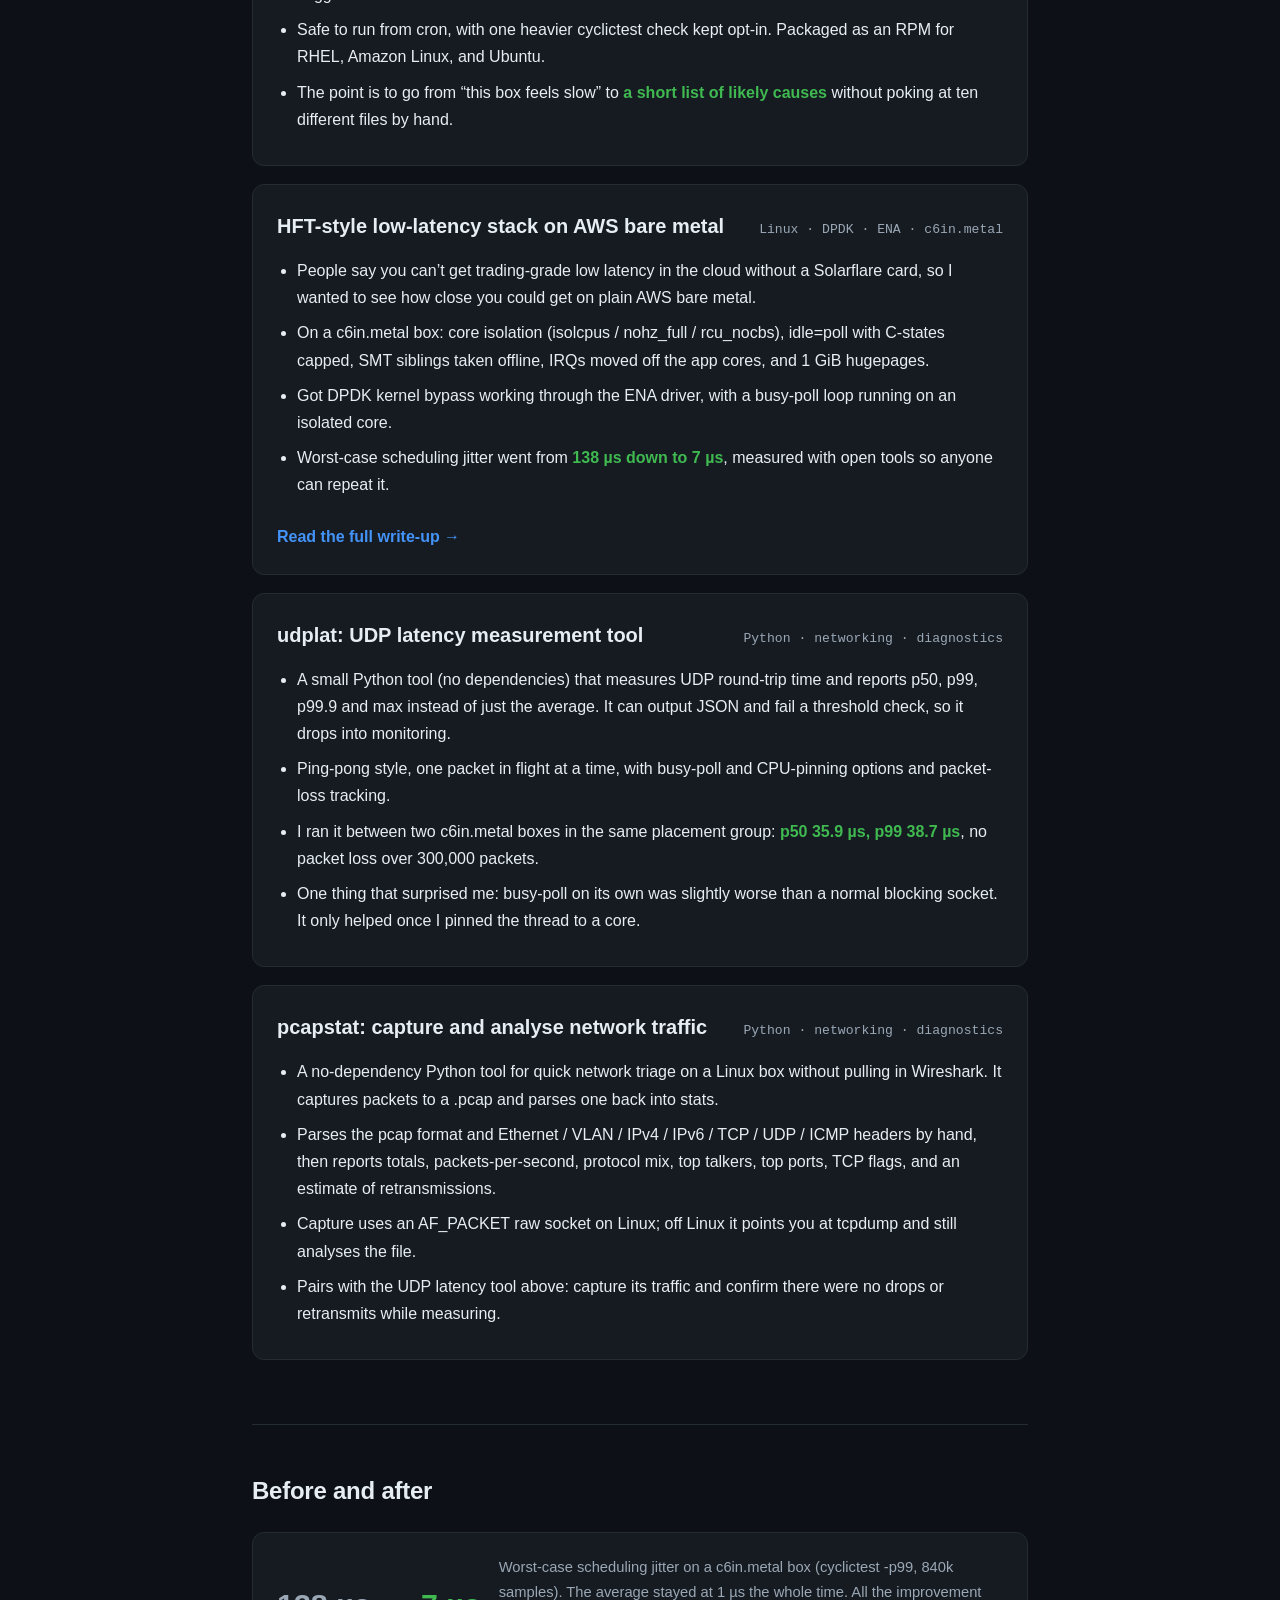
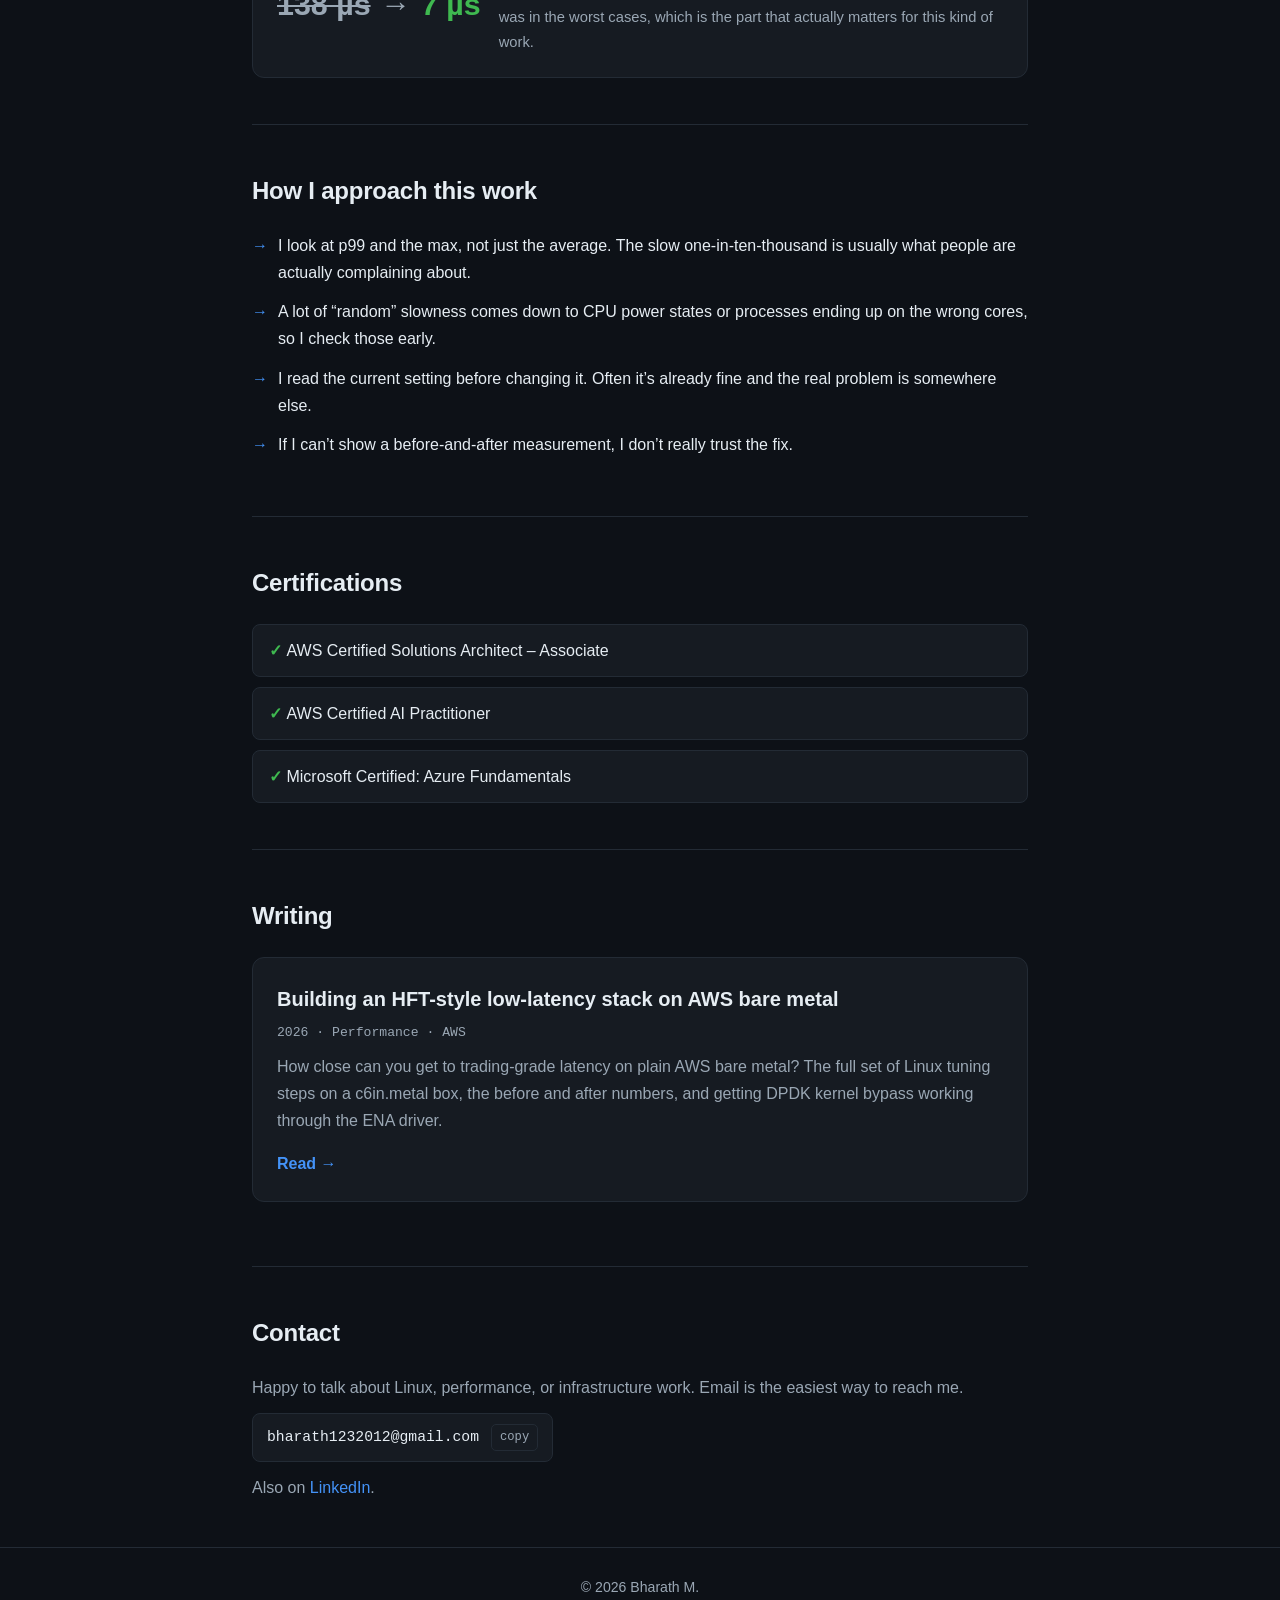
==== commit a01bcb10: "Add pcapstat project card" ====
--- a/index.html
+++ b/index.html
@@ -122,6 +122,19 @@
           <li>One thing that surprised me: busy-poll on its own was slightly worse than a normal blocking socket. It only helped once I pinned the thread to a core.</li>
         </ul>
       </div>
+
+      <div class="project">
+        <div class="head">
+          <h3>pcapstat: capture and analyse network traffic</h3>
+          <span class="meta">Python · networking · diagnostics</span>
+        </div>
+        <ul class="bullets">
+          <li>A no-dependency Python tool for quick network triage on a Linux box without pulling in Wireshark. It captures packets to a .pcap and parses one back into stats.</li>
+          <li>Parses the pcap format and Ethernet / VLAN / IPv4 / IPv6 / TCP / UDP / ICMP headers by hand, then reports totals, packets-per-second, protocol mix, top talkers, top ports, TCP flags, and an estimate of retransmissions.</li>
+          <li>Capture uses an AF_PACKET raw socket on Linux; off Linux it points you at tcpdump and still analyses the file.</li>
+          <li>Pairs with the UDP latency tool above: capture its traffic and confirm there were no drops or retransmits while measuring.</li>
+        </ul>
+      </div>
     </section>
 
     <!-- RESULT -->
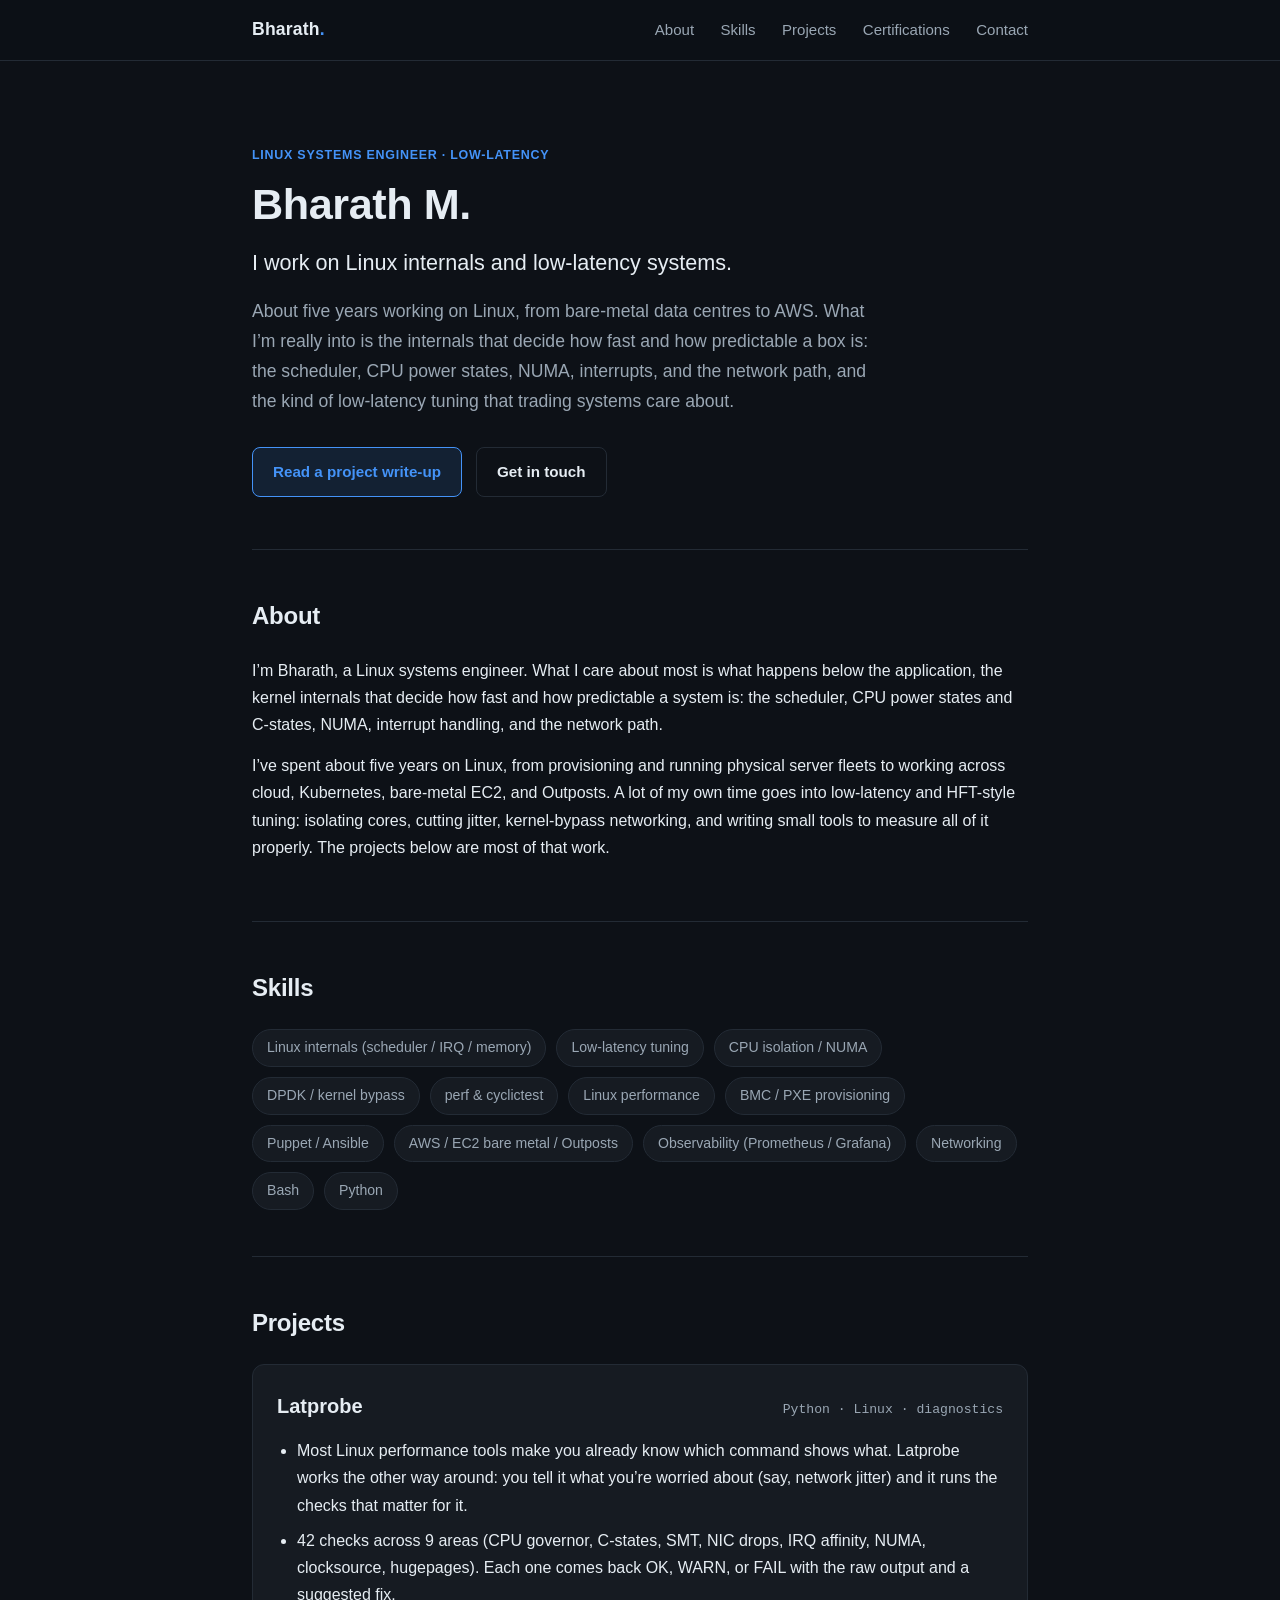
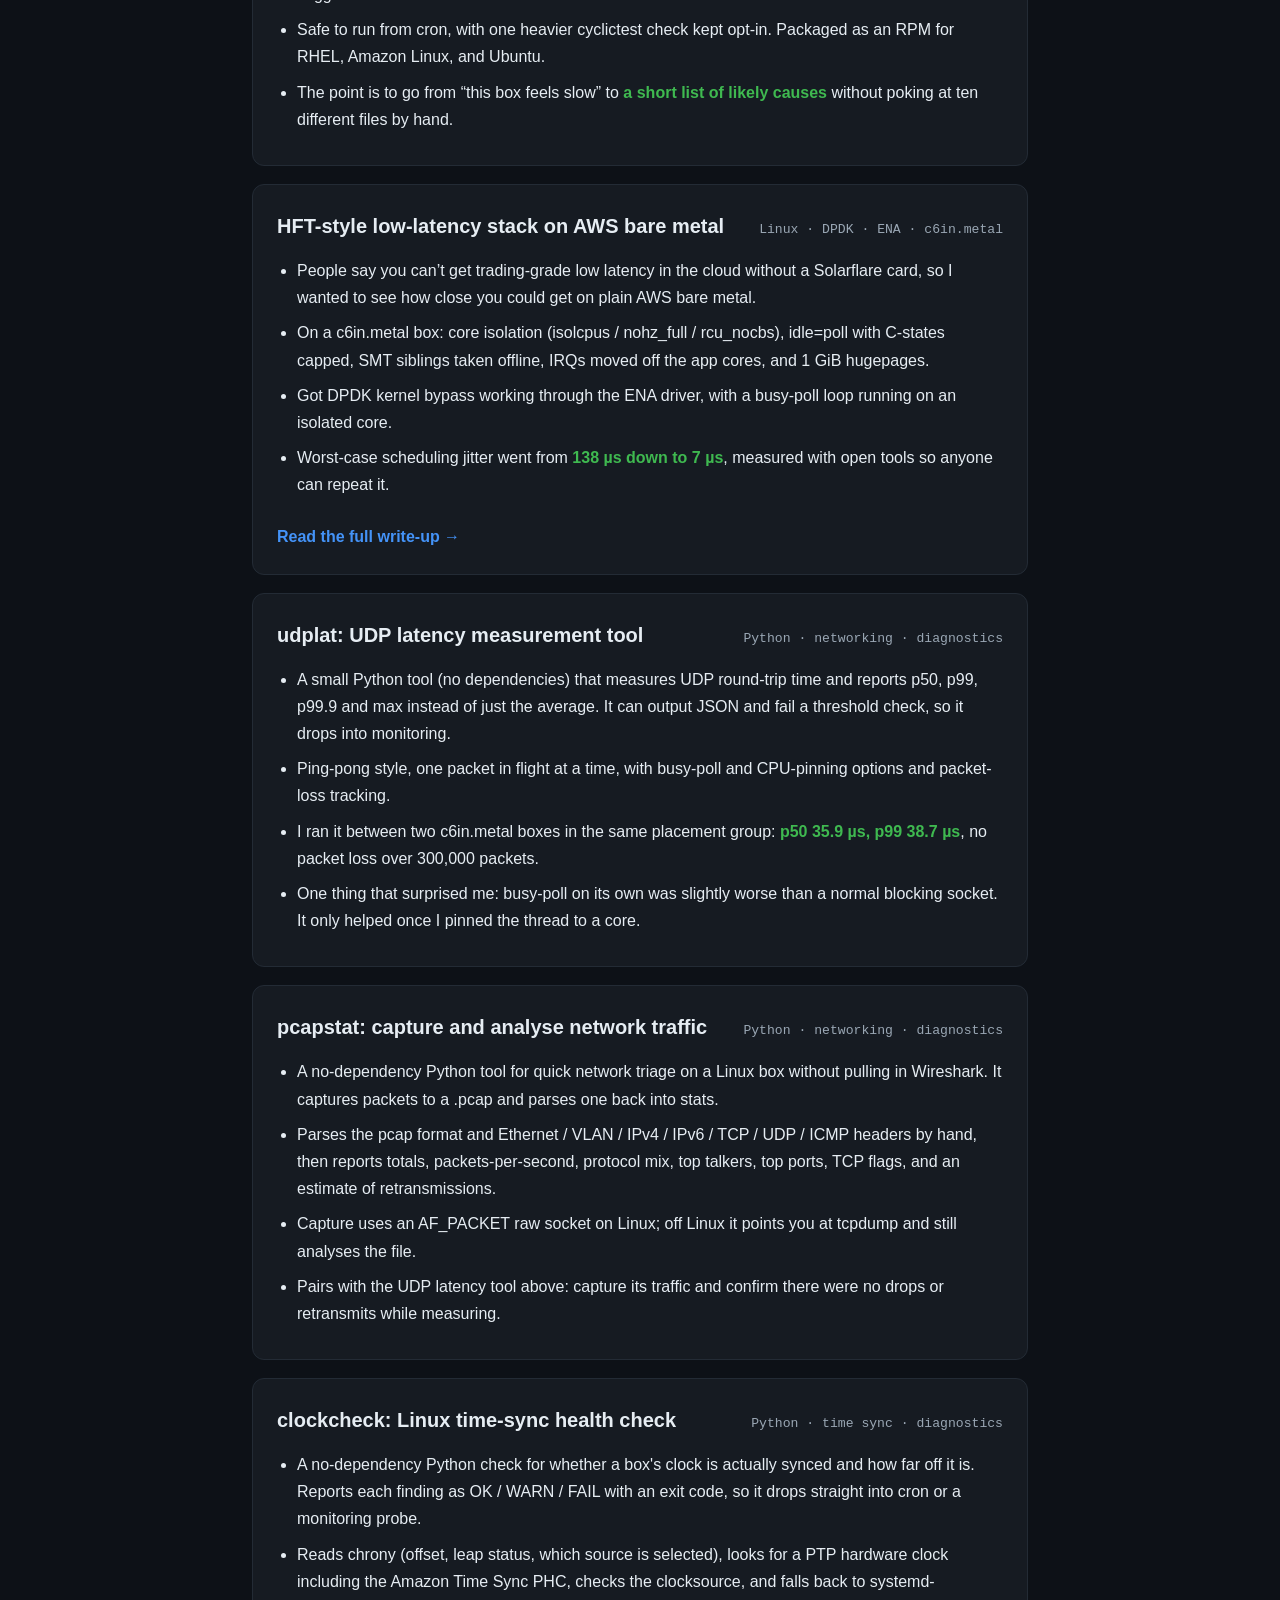
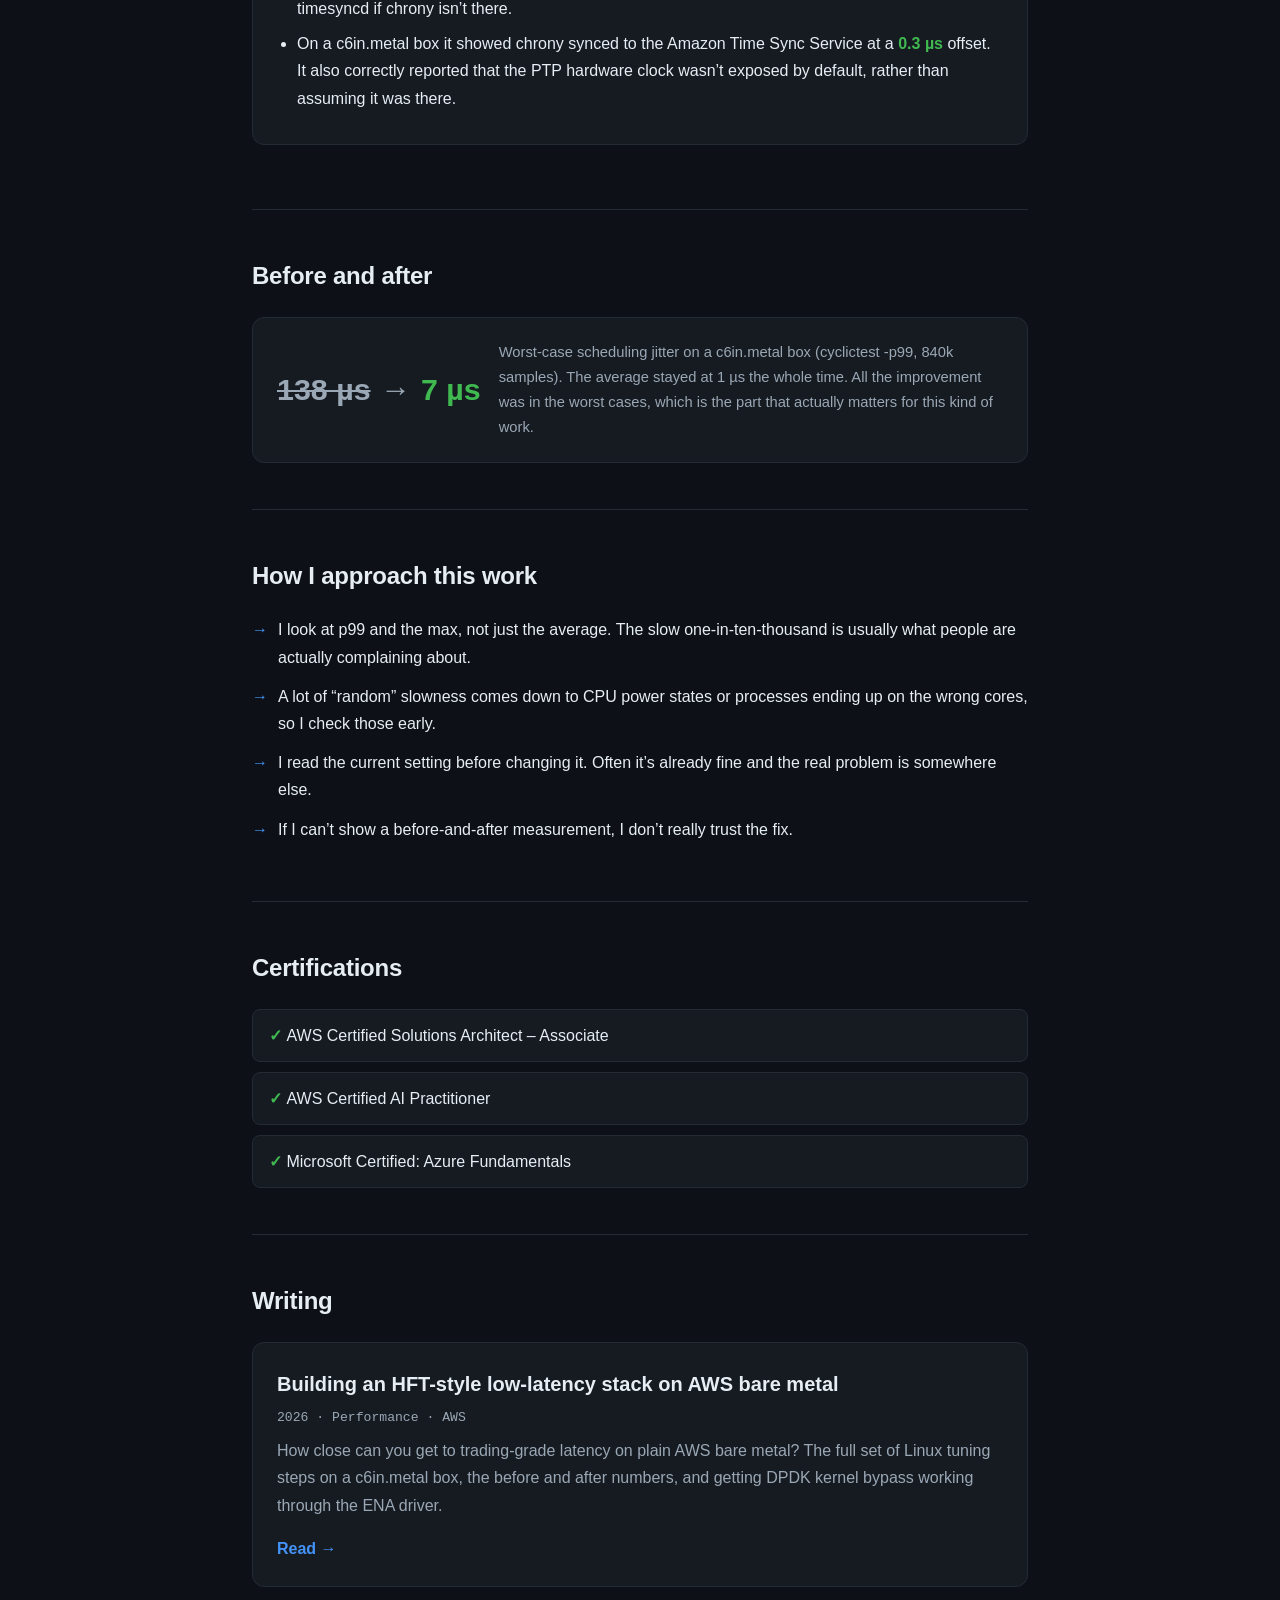
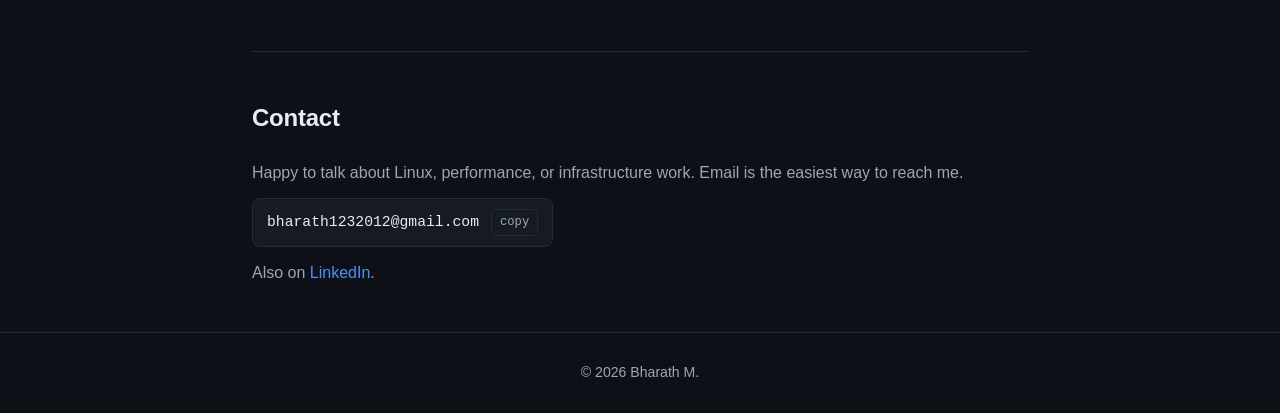
==== commit 1d77c4c6: "Add clockcheck project card" ====
--- a/index.html
+++ b/index.html
@@ -135,6 +135,18 @@
           <li>Pairs with the UDP latency tool above: capture its traffic and confirm there were no drops or retransmits while measuring.</li>
         </ul>
       </div>
+
+      <div class="project">
+        <div class="head">
+          <h3>clockcheck: Linux time-sync health check</h3>
+          <span class="meta">Python · time sync · diagnostics</span>
+        </div>
+        <ul class="bullets">
+          <li>A no-dependency Python check for whether a box's clock is actually synced and how far off it is. Reports each finding as OK / WARN / FAIL with an exit code, so it drops straight into cron or a monitoring probe.</li>
+          <li>Reads chrony (offset, leap status, which source is selected), looks for a PTP hardware clock including the Amazon Time Sync PHC, checks the clocksource, and falls back to systemd-timesyncd if chrony isn&rsquo;t there.</li>
+          <li>On a c6in.metal box it showed chrony synced to the Amazon Time Sync Service at a <span class="hl">0.3 µs</span> offset. It also correctly reported that the PTP hardware clock wasn&rsquo;t exposed by default, rather than assuming it was there.</li>
+        </ul>
+      </div>
     </section>
 
     <!-- RESULT -->
